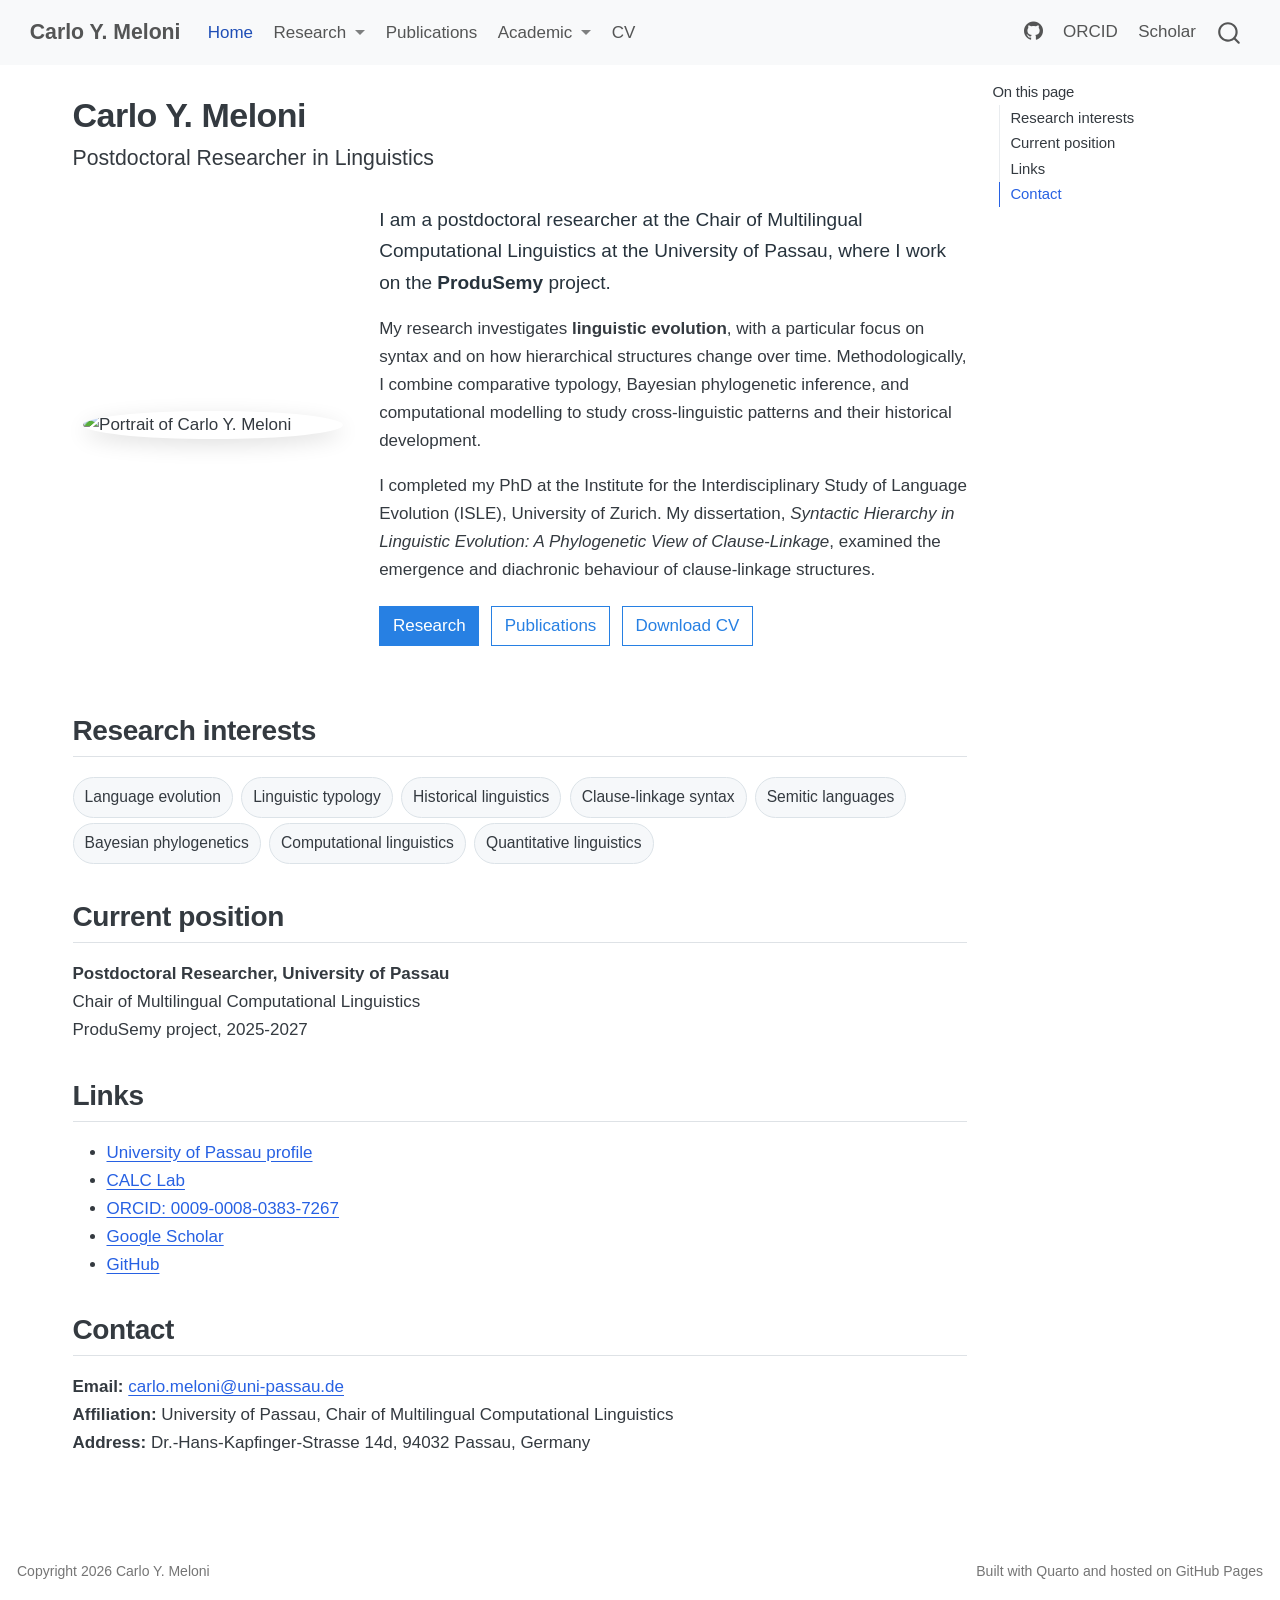
==== docs/index.html @ 382f91ce "Create personal academic website" ====
<!DOCTYPE html>
<html xmlns="http://www.w3.org/1999/xhtml" lang="en" xml:lang="en"><head>

<meta charset="utf-8">
<meta name="generator" content="quarto-1.5.56">

<meta name="viewport" content="width=device-width, initial-scale=1.0, user-scalable=yes">


<title>Carlo Y. Meloni</title>
<style>
code{white-space: pre-wrap;}
span.smallcaps{font-variant: small-caps;}
div.columns{display: flex; gap: min(4vw, 1.5em);}
div.column{flex: auto; overflow-x: auto;}
div.hanging-indent{margin-left: 1.5em; text-indent: -1.5em;}
ul.task-list{list-style: none;}
ul.task-list li input[type="checkbox"] {
  width: 0.8em;
  margin: 0 0.8em 0.2em -1em; /* quarto-specific, see https://github.com/quarto-dev/quarto-cli/issues/4556 */ 
  vertical-align: middle;
}
</style>


<script src="site_libs/quarto-nav/quarto-nav.js"></script>
<script src="site_libs/quarto-nav/headroom.min.js"></script>
<script src="site_libs/clipboard/clipboard.min.js"></script>
<script src="site_libs/quarto-search/autocomplete.umd.js"></script>
<script src="site_libs/quarto-search/fuse.min.js"></script>
<script src="site_libs/quarto-search/quarto-search.js"></script>
<meta name="quarto:offset" content="./">
<script src="site_libs/quarto-html/quarto.js"></script>
<script src="site_libs/quarto-html/popper.min.js"></script>
<script src="site_libs/quarto-html/tippy.umd.min.js"></script>
<script src="site_libs/quarto-html/anchor.min.js"></script>
<link href="site_libs/quarto-html/tippy.css" rel="stylesheet">
<link href="site_libs/quarto-html/quarto-syntax-highlighting.css" rel="stylesheet" id="quarto-text-highlighting-styles">
<script src="site_libs/bootstrap/bootstrap.min.js"></script>
<link href="site_libs/bootstrap/bootstrap-icons.css" rel="stylesheet">
<link href="site_libs/bootstrap/bootstrap.min.css" rel="stylesheet" id="quarto-bootstrap" data-mode="light">
<script id="quarto-search-options" type="application/json">{
  "location": "navbar",
  "copy-button": false,
  "collapse-after": 3,
  "panel-placement": "end",
  "type": "overlay",
  "limit": 50,
  "keyboard-shortcut": [
    "f",
    "/",
    "s"
  ],
  "show-item-context": false,
  "language": {
    "search-no-results-text": "No results",
    "search-matching-documents-text": "matching documents",
    "search-copy-link-title": "Copy link to search",
    "search-hide-matches-text": "Hide additional matches",
    "search-more-match-text": "more match in this document",
    "search-more-matches-text": "more matches in this document",
    "search-clear-button-title": "Clear",
    "search-text-placeholder": "",
    "search-detached-cancel-button-title": "Cancel",
    "search-submit-button-title": "Submit",
    "search-label": "Search"
  }
}</script>
<style>html{ scroll-behavior: smooth; }</style>


<link rel="stylesheet" href="styles.css">
</head>

<body class="nav-fixed">

<div id="quarto-search-results"></div>
  <header id="quarto-header" class="headroom fixed-top">
    <nav class="navbar navbar-expand-lg " data-bs-theme="dark">
      <div class="navbar-container container-fluid">
      <div class="navbar-brand-container mx-auto">
    <a class="navbar-brand" href="./index.html">
    <span class="navbar-title">Carlo Y. Meloni</span>
    </a>
  </div>
            <div id="quarto-search" class="" title="Search"></div>
          <button class="navbar-toggler" type="button" data-bs-toggle="collapse" data-bs-target="#navbarCollapse" aria-controls="navbarCollapse" role="menu" aria-expanded="false" aria-label="Toggle navigation" onclick="if (window.quartoToggleHeadroom) { window.quartoToggleHeadroom(); }">
  <span class="navbar-toggler-icon"></span>
</button>
          <div class="collapse navbar-collapse" id="navbarCollapse">
            <ul class="navbar-nav navbar-nav-scroll me-auto">
  <li class="nav-item">
    <a class="nav-link active" href="./index.html" aria-current="page"> 
<span class="menu-text">Home</span></a>
  </li>  
  <li class="nav-item dropdown ">
    <a class="nav-link dropdown-toggle" href="#" id="nav-menu-research" role="link" data-bs-toggle="dropdown" aria-expanded="false">
 <span class="menu-text">Research</span>
    </a>
    <ul class="dropdown-menu" aria-labelledby="nav-menu-research">    
        <li>
    <a class="dropdown-item" href="./research.html">
 <span class="dropdown-text">Research interests</span></a>
  </li>  
        <li>
    <a class="dropdown-item" href="./projects.html">
 <span class="dropdown-text">Projects</span></a>
  </li>  
    </ul>
  </li>
  <li class="nav-item">
    <a class="nav-link" href="./publications.html"> 
<span class="menu-text">Publications</span></a>
  </li>  
  <li class="nav-item dropdown ">
    <a class="nav-link dropdown-toggle" href="#" id="nav-menu-academic" role="link" data-bs-toggle="dropdown" aria-expanded="false">
 <span class="menu-text">Academic</span>
    </a>
    <ul class="dropdown-menu" aria-labelledby="nav-menu-academic">    
        <li>
    <a class="dropdown-item" href="./talks.html">
 <span class="dropdown-text">Talks &amp; presentations</span></a>
  </li>  
        <li>
    <a class="dropdown-item" href="./teaching.html">
 <span class="dropdown-text">Teaching &amp; service</span></a>
  </li>  
    </ul>
  </li>
  <li class="nav-item">
    <a class="nav-link" href="./cv.html"> 
<span class="menu-text">CV</span></a>
  </li>  
</ul>
            <ul class="navbar-nav navbar-nav-scroll ms-auto">
  <li class="nav-item compact">
    <a class="nav-link" href="https://github.com/Cymelo92"> <i class="bi bi-github" role="img" aria-label="GitHub">
</i> 
<span class="menu-text"></span></a>
  </li>  
  <li class="nav-item">
    <a class="nav-link" href="https://orcid.org/0009-0008-0383-7267"> 
<span class="menu-text">ORCID</span></a>
  </li>  
  <li class="nav-item">
    <a class="nav-link" href="https://scholar.google.com/citations?user=G9yLO24AAAAJ&amp;hl=en"> 
<span class="menu-text">Scholar</span></a>
  </li>  
</ul>
          </div> <!-- /navcollapse -->
            <div class="quarto-navbar-tools">
</div>
      </div> <!-- /container-fluid -->
    </nav>
</header>
<!-- content -->
<div id="quarto-content" class="quarto-container page-columns page-rows-contents page-layout-full page-navbar">
<!-- sidebar -->
<!-- margin-sidebar -->
    <div id="quarto-margin-sidebar" class="sidebar margin-sidebar">
        <nav id="TOC" role="doc-toc" class="toc-active">
    <h2 id="toc-title">On this page</h2>
   
  <ul>
  <li><a href="#research-interests" id="toc-research-interests" class="nav-link active" data-scroll-target="#research-interests">Research interests</a></li>
  <li><a href="#current-position" id="toc-current-position" class="nav-link" data-scroll-target="#current-position">Current position</a></li>
  <li><a href="#links" id="toc-links" class="nav-link" data-scroll-target="#links">Links</a></li>
  <li><a href="#contact" id="toc-contact" class="nav-link" data-scroll-target="#contact">Contact</a></li>
  </ul>
</nav>
    </div>
<!-- main -->
<main class="content column-page-left" id="quarto-document-content">

<header id="title-block-header" class="quarto-title-block default">
<div class="quarto-title">
<h1 class="title">Carlo Y. Meloni</h1>
<p class="subtitle lead">Postdoctoral Researcher in Linguistics</p>
</div>



<div class="quarto-title-meta column-page-left">

    
  
    
  </div>
  


</header>


<div class="grid hero">
<div class="g-col-12 g-col-md-4">
<p><img src="https://calclab.org/img/carlo-round.jpg" class="profile-photo img-fluid" alt="Portrait of Carlo Y. Meloni"></p>
</div>
<div class="g-col-12 g-col-md-8">
<div class="lead-academic">
<p>I am a postdoctoral researcher at the Chair of Multilingual Computational Linguistics at the University of Passau, where I work on the <strong>ProduSemy</strong> project.</p>
</div>
<p>My research investigates <strong>linguistic evolution</strong>, with a particular focus on syntax and on how hierarchical structures change over time. Methodologically, I combine comparative typology, Bayesian phylogenetic inference, and computational modelling to study cross-linguistic patterns and their historical development.</p>
<p>I completed my PhD at the Institute for the Interdisciplinary Study of Language Evolution (ISLE), University of Zurich. My dissertation, <em>Syntactic Hierarchy in Linguistic Evolution: A Phylogenetic View of Clause-Linkage</em>, examined the emergence and diachronic behaviour of clause-linkage structures.</p>
<div class="quick-links">
<p><a href="./research.html" class="btn btn-primary">Research</a> <a href="./publications.html" class="btn btn-outline-primary">Publications</a> <a href="files/Carlo_Meloni_CV.pdf" class="btn btn-outline-primary">Download CV</a></p>
</div>
</div>
</div>
<section id="research-interests" class="level2">
<h2 class="anchored" data-anchor-id="research-interests">Research interests</h2>
<div class="research-tags">
<p><span>Language evolution</span> <span>Linguistic typology</span> <span>Historical linguistics</span> <span>Clause-linkage syntax</span> <span>Semitic languages</span> <span>Bayesian phylogenetics</span> <span>Computational linguistics</span> <span>Quantitative linguistics</span></p>
</div>
</section>
<section id="current-position" class="level2">
<h2 class="anchored" data-anchor-id="current-position">Current position</h2>
<p><strong>Postdoctoral Researcher, University of Passau</strong><br>
Chair of Multilingual Computational Linguistics<br>
ProduSemy project, 2025-2027</p>
</section>
<section id="links" class="level2">
<h2 class="anchored" data-anchor-id="links">Links</h2>
<ul>
<li><a href="https://www.geku.uni-passau.de/mcl/team/carlo-meloni">University of Passau profile</a></li>
<li><a href="https://calclab.org">CALC Lab</a></li>
<li><a href="https://orcid.org/0009-0008-0383-7267">ORCID: 0009-0008-0383-7267</a></li>
<li><a href="https://scholar.google.com/citations?user=G9yLO24AAAAJ&amp;hl=en">Google Scholar</a></li>
<li><a href="https://github.com/Cymelo92">GitHub</a></li>
</ul>
</section>
<section id="contact" class="level2">
<h2 class="anchored" data-anchor-id="contact">Contact</h2>
<p><strong>Email:</strong> <a href="mailto:carlo.meloni@uni-passau.de">carlo.meloni@uni-passau.de</a><br>
<strong>Affiliation:</strong> University of Passau, Chair of Multilingual Computational Linguistics<br>
<strong>Address:</strong> Dr.-Hans-Kapfinger-Strasse 14d, 94032 Passau, Germany</p>


</section>

</main> <!-- /main -->
<script id="quarto-html-after-body" type="application/javascript">
window.document.addEventListener("DOMContentLoaded", function (event) {
  const toggleBodyColorMode = (bsSheetEl) => {
    const mode = bsSheetEl.getAttribute("data-mode");
    const bodyEl = window.document.querySelector("body");
    if (mode === "dark") {
      bodyEl.classList.add("quarto-dark");
      bodyEl.classList.remove("quarto-light");
    } else {
      bodyEl.classList.add("quarto-light");
      bodyEl.classList.remove("quarto-dark");
    }
  }
  const toggleBodyColorPrimary = () => {
    const bsSheetEl = window.document.querySelector("link#quarto-bootstrap");
    if (bsSheetEl) {
      toggleBodyColorMode(bsSheetEl);
    }
  }
  toggleBodyColorPrimary();  
  const icon = "";
  const anchorJS = new window.AnchorJS();
  anchorJS.options = {
    placement: 'right',
    icon: icon
  };
  anchorJS.add('.anchored');
  const isCodeAnnotation = (el) => {
    for (const clz of el.classList) {
      if (clz.startsWith('code-annotation-')) {                     
        return true;
      }
    }
    return false;
  }
  const onCopySuccess = function(e) {
    // button target
    const button = e.trigger;
    // don't keep focus
    button.blur();
    // flash "checked"
    button.classList.add('code-copy-button-checked');
    var currentTitle = button.getAttribute("title");
    button.setAttribute("title", "Copied!");
    let tooltip;
    if (window.bootstrap) {
      button.setAttribute("data-bs-toggle", "tooltip");
      button.setAttribute("data-bs-placement", "left");
      button.setAttribute("data-bs-title", "Copied!");
      tooltip = new bootstrap.Tooltip(button, 
        { trigger: "manual", 
          customClass: "code-copy-button-tooltip",
          offset: [0, -8]});
      tooltip.show();    
    }
    setTimeout(function() {
      if (tooltip) {
        tooltip.hide();
        button.removeAttribute("data-bs-title");
        button.removeAttribute("data-bs-toggle");
        button.removeAttribute("data-bs-placement");
      }
      button.setAttribute("title", currentTitle);
      button.classList.remove('code-copy-button-checked');
    }, 1000);
    // clear code selection
    e.clearSelection();
  }
  const getTextToCopy = function(trigger) {
      const codeEl = trigger.previousElementSibling.cloneNode(true);
      for (const childEl of codeEl.children) {
        if (isCodeAnnotation(childEl)) {
          childEl.remove();
        }
      }
      return codeEl.innerText;
  }
  const clipboard = new window.ClipboardJS('.code-copy-button:not([data-in-quarto-modal])', {
    text: getTextToCopy
  });
  clipboard.on('success', onCopySuccess);
  if (window.document.getElementById('quarto-embedded-source-code-modal')) {
    // For code content inside modals, clipBoardJS needs to be initialized with a container option
    // TODO: Check when it could be a function (https://github.com/zenorocha/clipboard.js/issues/860)
    const clipboardModal = new window.ClipboardJS('.code-copy-button[data-in-quarto-modal]', {
      text: getTextToCopy,
      container: window.document.getElementById('quarto-embedded-source-code-modal')
    });
    clipboardModal.on('success', onCopySuccess);
  }
    var localhostRegex = new RegExp(/^(?:http|https):\/\/localhost\:?[0-9]*\//);
    var mailtoRegex = new RegExp(/^mailto:/);
      var filterRegex = new RegExp("https:\/\/cymelo92\.github\.io");
    var isInternal = (href) => {
        return filterRegex.test(href) || localhostRegex.test(href) || mailtoRegex.test(href);
    }
    // Inspect non-navigation links and adorn them if external
 	var links = window.document.querySelectorAll('a[href]:not(.nav-link):not(.navbar-brand):not(.toc-action):not(.sidebar-link):not(.sidebar-item-toggle):not(.pagination-link):not(.no-external):not([aria-hidden]):not(.dropdown-item):not(.quarto-navigation-tool):not(.about-link)');
    for (var i=0; i<links.length; i++) {
      const link = links[i];
      if (!isInternal(link.href)) {
        // undo the damage that might have been done by quarto-nav.js in the case of
        // links that we want to consider external
        if (link.dataset.originalHref !== undefined) {
          link.href = link.dataset.originalHref;
        }
          // target, if specified
          link.setAttribute("target", "_blank");
          if (link.getAttribute("rel") === null) {
            link.setAttribute("rel", "noopener");
          }
      }
    }
  function tippyHover(el, contentFn, onTriggerFn, onUntriggerFn) {
    const config = {
      allowHTML: true,
      maxWidth: 500,
      delay: 100,
      arrow: false,
      appendTo: function(el) {
          return el.parentElement;
      },
      interactive: true,
      interactiveBorder: 10,
      theme: 'quarto',
      placement: 'bottom-start',
    };
    if (contentFn) {
      config.content = contentFn;
    }
    if (onTriggerFn) {
      config.onTrigger = onTriggerFn;
    }
    if (onUntriggerFn) {
      config.onUntrigger = onUntriggerFn;
    }
    window.tippy(el, config); 
  }
  const noterefs = window.document.querySelectorAll('a[role="doc-noteref"]');
  for (var i=0; i<noterefs.length; i++) {
    const ref = noterefs[i];
    tippyHover(ref, function() {
      // use id or data attribute instead here
      let href = ref.getAttribute('data-footnote-href') || ref.getAttribute('href');
      try { href = new URL(href).hash; } catch {}
      const id = href.replace(/^#\/?/, "");
      const note = window.document.getElementById(id);
      if (note) {
        return note.innerHTML;
      } else {
        return "";
      }
    });
  }
  const xrefs = window.document.querySelectorAll('a.quarto-xref');
  const processXRef = (id, note) => {
    // Strip column container classes
    const stripColumnClz = (el) => {
      el.classList.remove("page-full", "page-columns");
      if (el.children) {
        for (const child of el.children) {
          stripColumnClz(child);
        }
      }
    }
    stripColumnClz(note)
    if (id === null || id.startsWith('sec-')) {
      // Special case sections, only their first couple elements
      const container = document.createElement("div");
      if (note.children && note.children.length > 2) {
        container.appendChild(note.children[0].cloneNode(true));
        for (let i = 1; i < note.children.length; i++) {
          const child = note.children[i];
          if (child.tagName === "P" && child.innerText === "") {
            continue;
          } else {
            container.appendChild(child.cloneNode(true));
            break;
          }
        }
        if (window.Quarto?.typesetMath) {
          window.Quarto.typesetMath(container);
        }
        return container.innerHTML
      } else {
        if (window.Quarto?.typesetMath) {
          window.Quarto.typesetMath(note);
        }
        return note.innerHTML;
      }
    } else {
      // Remove any anchor links if they are present
      const anchorLink = note.querySelector('a.anchorjs-link');
      if (anchorLink) {
        anchorLink.remove();
      }
      if (window.Quarto?.typesetMath) {
        window.Quarto.typesetMath(note);
      }
      // TODO in 1.5, we should make sure this works without a callout special case
      if (note.classList.contains("callout")) {
        return note.outerHTML;
      } else {
        return note.innerHTML;
      }
    }
  }
  for (var i=0; i<xrefs.length; i++) {
    const xref = xrefs[i];
    tippyHover(xref, undefined, function(instance) {
      instance.disable();
      let url = xref.getAttribute('href');
      let hash = undefined; 
      if (url.startsWith('#')) {
        hash = url;
      } else {
        try { hash = new URL(url).hash; } catch {}
      }
      if (hash) {
        const id = hash.replace(/^#\/?/, "");
        const note = window.document.getElementById(id);
        if (note !== null) {
          try {
            const html = processXRef(id, note.cloneNode(true));
            instance.setContent(html);
          } finally {
            instance.enable();
            instance.show();
          }
        } else {
          // See if we can fetch this
          fetch(url.split('#')[0])
          .then(res => res.text())
          .then(html => {
            const parser = new DOMParser();
            const htmlDoc = parser.parseFromString(html, "text/html");
            const note = htmlDoc.getElementById(id);
            if (note !== null) {
              const html = processXRef(id, note);
              instance.setContent(html);
            } 
          }).finally(() => {
            instance.enable();
            instance.show();
          });
        }
      } else {
        // See if we can fetch a full url (with no hash to target)
        // This is a special case and we should probably do some content thinning / targeting
        fetch(url)
        .then(res => res.text())
        .then(html => {
          const parser = new DOMParser();
          const htmlDoc = parser.parseFromString(html, "text/html");
          const note = htmlDoc.querySelector('main.content');
          if (note !== null) {
            // This should only happen for chapter cross references
            // (since there is no id in the URL)
            // remove the first header
            if (note.children.length > 0 && note.children[0].tagName === "HEADER") {
              note.children[0].remove();
            }
            const html = processXRef(null, note);
            instance.setContent(html);
          } 
        }).finally(() => {
          instance.enable();
          instance.show();
        });
      }
    }, function(instance) {
    });
  }
      let selectedAnnoteEl;
      const selectorForAnnotation = ( cell, annotation) => {
        let cellAttr = 'data-code-cell="' + cell + '"';
        let lineAttr = 'data-code-annotation="' +  annotation + '"';
        const selector = 'span[' + cellAttr + '][' + lineAttr + ']';
        return selector;
      }
      const selectCodeLines = (annoteEl) => {
        const doc = window.document;
        const targetCell = annoteEl.getAttribute("data-target-cell");
        const targetAnnotation = annoteEl.getAttribute("data-target-annotation");
        const annoteSpan = window.document.querySelector(selectorForAnnotation(targetCell, targetAnnotation));
        const lines = annoteSpan.getAttribute("data-code-lines").split(",");
        const lineIds = lines.map((line) => {
          return targetCell + "-" + line;
        })
        let top = null;
        let height = null;
        let parent = null;
        if (lineIds.length > 0) {
            //compute the position of the single el (top and bottom and make a div)
            const el = window.document.getElementById(lineIds[0]);
            top = el.offsetTop;
            height = el.offsetHeight;
            parent = el.parentElement.parentElement;
          if (lineIds.length > 1) {
            const lastEl = window.document.getElementById(lineIds[lineIds.length - 1]);
            const bottom = lastEl.offsetTop + lastEl.offsetHeight;
            height = bottom - top;
          }
          if (top !== null && height !== null && parent !== null) {
            // cook up a div (if necessary) and position it 
            let div = window.document.getElementById("code-annotation-line-highlight");
            if (div === null) {
              div = window.document.createElement("div");
              div.setAttribute("id", "code-annotation-line-highlight");
              div.style.position = 'absolute';
              parent.appendChild(div);
            }
            div.style.top = top - 2 + "px";
            div.style.height = height + 4 + "px";
            div.style.left = 0;
            let gutterDiv = window.document.getElementById("code-annotation-line-highlight-gutter");
            if (gutterDiv === null) {
              gutterDiv = window.document.createElement("div");
              gutterDiv.setAttribute("id", "code-annotation-line-highlight-gutter");
              gutterDiv.style.position = 'absolute';
              const codeCell = window.document.getElementById(targetCell);
              const gutter = codeCell.querySelector('.code-annotation-gutter');
              gutter.appendChild(gutterDiv);
            }
            gutterDiv.style.top = top - 2 + "px";
            gutterDiv.style.height = height + 4 + "px";
          }
          selectedAnnoteEl = annoteEl;
        }
      };
      const unselectCodeLines = () => {
        const elementsIds = ["code-annotation-line-highlight", "code-annotation-line-highlight-gutter"];
        elementsIds.forEach((elId) => {
          const div = window.document.getElementById(elId);
          if (div) {
            div.remove();
          }
        });
        selectedAnnoteEl = undefined;
      };
        // Handle positioning of the toggle
    window.addEventListener(
      "resize",
      throttle(() => {
        elRect = undefined;
        if (selectedAnnoteEl) {
          selectCodeLines(selectedAnnoteEl);
        }
      }, 10)
    );
    function throttle(fn, ms) {
    let throttle = false;
    let timer;
      return (...args) => {
        if(!throttle) { // first call gets through
            fn.apply(this, args);
            throttle = true;
        } else { // all the others get throttled
            if(timer) clearTimeout(timer); // cancel #2
            timer = setTimeout(() => {
              fn.apply(this, args);
              timer = throttle = false;
            }, ms);
        }
      };
    }
      // Attach click handler to the DT
      const annoteDls = window.document.querySelectorAll('dt[data-target-cell]');
      for (const annoteDlNode of annoteDls) {
        annoteDlNode.addEventListener('click', (event) => {
          const clickedEl = event.target;
          if (clickedEl !== selectedAnnoteEl) {
            unselectCodeLines();
            const activeEl = window.document.querySelector('dt[data-target-cell].code-annotation-active');
            if (activeEl) {
              activeEl.classList.remove('code-annotation-active');
            }
            selectCodeLines(clickedEl);
            clickedEl.classList.add('code-annotation-active');
          } else {
            // Unselect the line
            unselectCodeLines();
            clickedEl.classList.remove('code-annotation-active');
          }
        });
      }
  const findCites = (el) => {
    const parentEl = el.parentElement;
    if (parentEl) {
      const cites = parentEl.dataset.cites;
      if (cites) {
        return {
          el,
          cites: cites.split(' ')
        };
      } else {
        return findCites(el.parentElement)
      }
    } else {
      return undefined;
    }
  };
  var bibliorefs = window.document.querySelectorAll('a[role="doc-biblioref"]');
  for (var i=0; i<bibliorefs.length; i++) {
    const ref = bibliorefs[i];
    const citeInfo = findCites(ref);
    if (citeInfo) {
      tippyHover(citeInfo.el, function() {
        var popup = window.document.createElement('div');
        citeInfo.cites.forEach(function(cite) {
          var citeDiv = window.document.createElement('div');
          citeDiv.classList.add('hanging-indent');
          citeDiv.classList.add('csl-entry');
          var biblioDiv = window.document.getElementById('ref-' + cite);
          if (biblioDiv) {
            citeDiv.innerHTML = biblioDiv.innerHTML;
          }
          popup.appendChild(citeDiv);
        });
        return popup.innerHTML;
      });
    }
  }
});
</script>
</div> <!-- /content -->
<footer class="footer">
  <div class="nav-footer">
    <div class="nav-footer-left">
<p>Copyright 2026 Carlo Y. Meloni</p>
</div>   
    <div class="nav-footer-center">
      &nbsp;
    </div>
    <div class="nav-footer-right">
<p>Built with Quarto and hosted on GitHub Pages</p>
</div>
  </div>
</footer>




<script src="site_libs/quarto-html/zenscroll-min.js"></script>
</body></html>
---- docs/site_libs/quarto-html/tippy.css ----
.tippy-box[data-animation=fade][data-state=hidden]{opacity:0}[data-tippy-root]{max-width:calc(100vw - 10px)}.tippy-box{position:relative;background-color:#333;color:#fff;border-radius:4px;font-size:14px;line-height:1.4;white-space:normal;outline:0;transition-property:transform,visibility,opacity}.tippy-box[data-placement^=top]>.tippy-arrow{bottom:0}.tippy-box[data-placement^=top]>.tippy-arrow:before{bottom:-7px;left:0;border-width:8px 8px 0;border-top-color:initial;transform-origin:center top}.tippy-box[data-placement^=bottom]>.tippy-arrow{top:0}.tippy-box[data-placement^=bottom]>.tippy-arrow:before{top:-7px;left:0;border-width:0 8px 8px;border-bottom-color:initial;transform-origin:center bottom}.tippy-box[data-placement^=left]>.tippy-arrow{right:0}.tippy-box[data-placement^=left]>.tippy-arrow:before{border-width:8px 0 8px 8px;border-left-color:initial;right:-7px;transform-origin:center left}.tippy-box[data-placement^=right]>.tippy-arrow{left:0}.tippy-box[data-placement^=right]>.tippy-arrow:before{left:-7px;border-width:8px 8px 8px 0;border-right-color:initial;transform-origin:center right}.tippy-box[data-inertia][data-state=visible]{transition-timing-function:cubic-bezier(.54,1.5,.38,1.11)}.tippy-arrow{width:16px;height:16px;color:#333}.tippy-arrow:before{content:"";position:absolute;border-color:transparent;border-style:solid}.tippy-content{position:relative;padding:5px 9px;z-index:1}
---- docs/site_libs/quarto-html/quarto-syntax-highlighting.css ----
/* quarto syntax highlight colors */
:root {
  --quarto-hl-ot-color: #003B4F;
  --quarto-hl-at-color: #657422;
  --quarto-hl-ss-color: #20794D;
  --quarto-hl-an-color: #5E5E5E;
  --quarto-hl-fu-color: #4758AB;
  --quarto-hl-st-color: #20794D;
  --quarto-hl-cf-color: #003B4F;
  --quarto-hl-op-color: #5E5E5E;
  --quarto-hl-er-color: #AD0000;
  --quarto-hl-bn-color: #AD0000;
  --quarto-hl-al-color: #AD0000;
  --quarto-hl-va-color: #111111;
  --quarto-hl-bu-color: inherit;
  --quarto-hl-ex-color: inherit;
  --quarto-hl-pp-color: #AD0000;
  --quarto-hl-in-color: #5E5E5E;
  --quarto-hl-vs-color: #20794D;
  --quarto-hl-wa-color: #5E5E5E;
  --quarto-hl-do-color: #5E5E5E;
  --quarto-hl-im-color: #00769E;
  --quarto-hl-ch-color: #20794D;
  --quarto-hl-dt-color: #AD0000;
  --quarto-hl-fl-color: #AD0000;
  --quarto-hl-co-color: #5E5E5E;
  --quarto-hl-cv-color: #5E5E5E;
  --quarto-hl-cn-color: #8f5902;
  --quarto-hl-sc-color: #5E5E5E;
  --quarto-hl-dv-color: #AD0000;
  --quarto-hl-kw-color: #003B4F;
}

/* other quarto variables */
:root {
  --quarto-font-monospace: SFMono-Regular, Menlo, Monaco, Consolas, "Liberation Mono", "Courier New", monospace;
}

pre > code.sourceCode > span {
  color: #003B4F;
}

code span {
  color: #003B4F;
}

code.sourceCode > span {
  color: #003B4F;
}

div.sourceCode,
div.sourceCode pre.sourceCode {
  color: #003B4F;
}

code span.ot {
  color: #003B4F;
  font-style: inherit;
}

code span.at {
  color: #657422;
  font-style: inherit;
}

code span.ss {
  color: #20794D;
  font-style: inherit;
}

code span.an {
  color: #5E5E5E;
  font-style: inherit;
}

code span.fu {
  color: #4758AB;
  font-style: inherit;
}

code span.st {
  color: #20794D;
  font-style: inherit;
}

code span.cf {
  color: #003B4F;
  font-weight: bold;
  font-style: inherit;
}

code span.op {
  color: #5E5E5E;
  font-style: inherit;
}

code span.er {
  color: #AD0000;
  font-style: inherit;
}

code span.bn {
  color: #AD0000;
  font-style: inherit;
}

code span.al {
  color: #AD0000;
  font-style: inherit;
}

code span.va {
  color: #111111;
  font-style: inherit;
}

code span.bu {
  font-style: inherit;
}

code span.ex {
  font-style: inherit;
}

code span.pp {
  color: #AD0000;
  font-style: inherit;
}

code span.in {
  color: #5E5E5E;
  font-style: inherit;
}

code span.vs {
  color: #20794D;
  font-style: inherit;
}

code span.wa {
  color: #5E5E5E;
  font-style: italic;
}

code span.do {
  color: #5E5E5E;
  font-style: italic;
}

code span.im {
  color: #00769E;
  font-style: inherit;
}

code span.ch {
  color: #20794D;
  font-style: inherit;
}

code span.dt {
  color: #AD0000;
  font-style: inherit;
}

code span.fl {
  color: #AD0000;
  font-style: inherit;
}

code span.co {
  color: #5E5E5E;
  font-style: inherit;
}

code span.cv {
  color: #5E5E5E;
  font-style: italic;
}

code span.cn {
  color: #8f5902;
  font-style: inherit;
}

code span.sc {
  color: #5E5E5E;
  font-style: inherit;
}

code span.dv {
  color: #AD0000;
  font-style: inherit;
}

code span.kw {
  color: #003B4F;
  font-weight: bold;
  font-style: inherit;
}

.prevent-inlining {
  content: "</";
}

/*# sourceMappingURL=debc5d5d77c3f9108843748ff7464032.css.map */
---- docs/styles.css ----
:root {
  --academic-accent: #2f5d7c;
  --academic-accent-dark: #223f55;
  --academic-muted: #65727d;
  --academic-border: #dce3e8;
  --academic-soft: #f6f8fa;
}

body {
  font-family: -apple-system, BlinkMacSystemFont, "Segoe UI", Roboto, Helvetica, Arial, sans-serif;
  line-height: 1.65;
}

h1, h2, h3 {
  letter-spacing: -0.015em;
}

h1 {
  font-weight: 650;
}

h2 {
  margin-top: 2rem;
}

a {
  text-underline-offset: 0.15em;
}

.navbar-brand {
  font-weight: 650;
}

.hero {
  margin-top: 1rem;
  margin-bottom: 2.5rem;
  align-items: center;
}

.profile-photo {
  display: block;
  width: min(260px, 80vw);
  margin: 0 auto 1.5rem auto;
  border-radius: 50%;
  box-shadow: 0 0.35rem 1.25rem rgba(0, 0, 0, 0.12);
}

.lead-academic {
  font-size: 1.12rem;
  color: #27333d;
}

.research-tags {
  line-height: 2.1;
}

.research-tags span {
  display: inline-block;
  padding: 0.18rem 0.65rem;
  margin: 0.15rem 0.2rem 0.15rem 0;
  border: 1px solid var(--academic-border);
  border-radius: 999px;
  background: var(--academic-soft);
  font-size: 0.92rem;
}

.quick-links {
  margin-top: 1.25rem;
}

.quick-links .btn {
  margin-right: 0.4rem;
  margin-bottom: 0.5rem;
}

.pub-entry,
.talk-entry,
.project-entry {
  margin-bottom: 1.3rem;
}

.pub-title,
.project-title {
  font-weight: 650;
}

.pub-meta,
.muted {
  color: var(--academic-muted);
}

.year-heading {
  border-bottom: 1px solid var(--academic-border);
  padding-bottom: 0.3rem;
  margin-top: 2.25rem;
}

.cv-card {
  padding: 1.25rem 1.4rem;
  border: 1px solid var(--academic-border);
  border-radius: 0.5rem;
  background: var(--academic-soft);
  margin-bottom: 1.5rem;
}

.small-note {
  color: var(--academic-muted);
  font-size: 0.92rem;
}

@media (max-width: 767px) {
  .hero {
    text-align: left;
  }

  .profile-photo {
    width: 210px;
  }
}
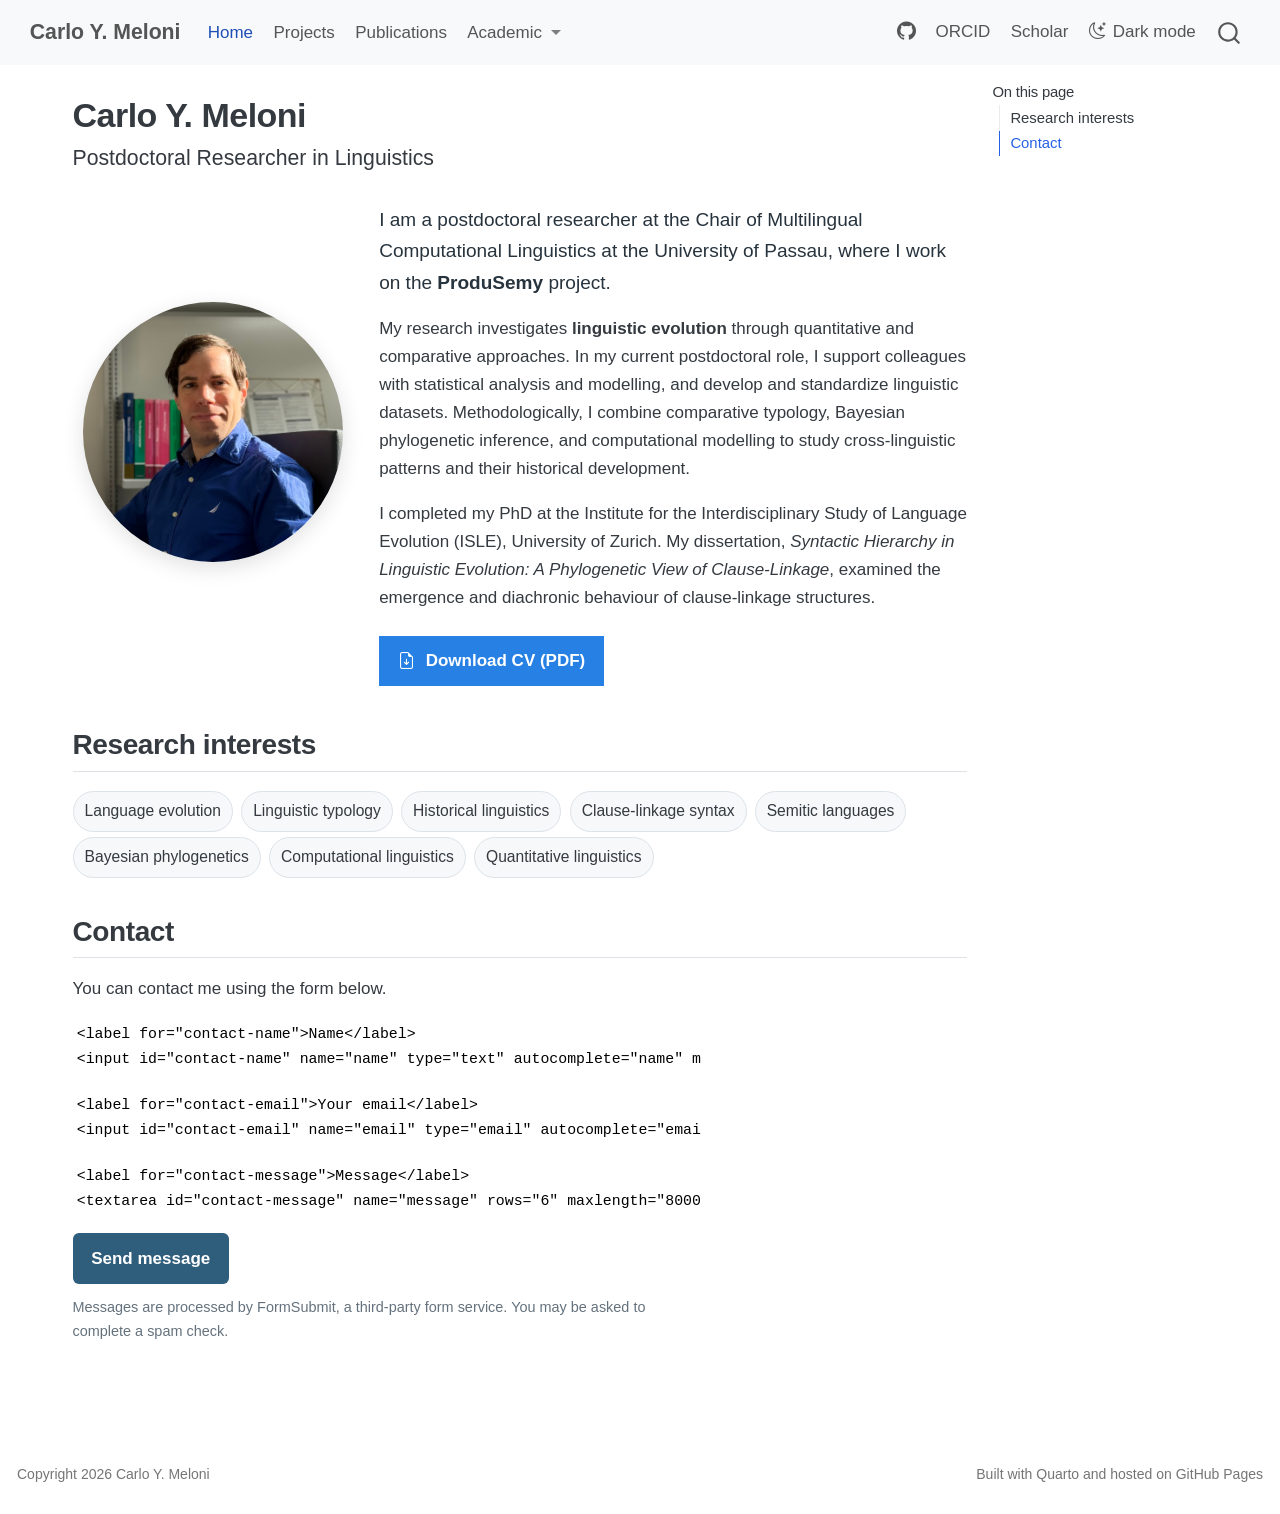
==== commit 643e4cac: "Launch updated academic website" ====
--- a/docs/index.html
+++ b/docs/index.html
@@ -67,6 +67,92 @@
   }
 }</script>
 <style>html{ scroll-behavior: smooth; }</style>
+<!-- Apply the visitor's preferred color scheme before the page paints. -->
+<script>
+(function () {
+  var choice = null;
+  try { choice = window.localStorage.getItem('cymelo92-theme'); } catch (_) {}
+  if (choice !== 'dark' && choice !== 'light') {
+    choice = window.matchMedia && window.matchMedia('(prefers-color-scheme: dark)').matches ? 'dark' : 'light';
+  }
+  document.documentElement.setAttribute('data-bs-theme', choice);
+  document.documentElement.setAttribute('data-academic-theme', choice);
+})();
+</script>
+<script>
+/* Academic site theme switch: accessible, persistent, and independent of Quarto's theme CSS. */
+(function () {
+  'use strict';
+  const STORAGE_KEY = 'cymelo92-theme';
+  const root = document.documentElement;
+
+  function currentTheme() {
+    return root.getAttribute('data-academic-theme') === 'dark' ? 'dark' : 'light';
+  }
+
+  function setTheme(value, persist) {
+    const theme = value === 'dark' ? 'dark' : 'light';
+    root.setAttribute('data-academic-theme', theme);
+    root.setAttribute('data-bs-theme', theme);
+    if (persist) {
+      try { window.localStorage.setItem(STORAGE_KEY, theme); } catch (_) {}
+    }
+    updateButton();
+  }
+
+  let button;
+  function updateButton() {
+    if (!button) return;
+    const dark = currentTheme() === 'dark';
+    const nextTheme = dark ? 'light' : 'dark';
+    button.setAttribute('aria-label', 'Switch to ' + nextTheme + ' mode');
+    button.setAttribute('title', 'Switch to ' + nextTheme + ' mode');
+    button.setAttribute('aria-pressed', String(dark));
+    button.querySelector('.academic-theme-label').textContent = dark ? 'Light mode' : 'Dark mode';
+    button.querySelector('i').className = dark ? 'bi bi-sun' : 'bi bi-moon-stars';
+  }
+
+  function init() {
+    const nav = document.querySelector('#navbarCollapse .navbar-nav.ms-auto');
+    if (!nav || document.getElementById('academic-theme-toggle')) return;
+    const item = document.createElement('li');
+    item.className = 'nav-item academic-theme-item';
+    button = document.createElement('button');
+    button.id = 'academic-theme-toggle';
+    button.type = 'button';
+    button.className = 'nav-link academic-theme-toggle';
+    const icon = document.createElement('i');
+    icon.className = 'bi bi-moon-stars';
+    icon.setAttribute('aria-hidden', 'true');
+    const label = document.createElement('span');
+    label.className = 'academic-theme-label';
+    button.append(icon, document.createTextNode(' '), label);
+    button.addEventListener('click', function () {
+      setTheme(currentTheme() === 'dark' ? 'light' : 'dark', true);
+    });
+    item.append(button);
+    nav.append(item);
+    updateButton();
+  }
+
+  if (document.readyState === 'loading') {
+    document.addEventListener('DOMContentLoaded', init, { once: true });
+  } else {
+    init();
+  }
+
+  // Follow OS changes until the visitor makes an explicit choice.
+  if (window.matchMedia) {
+    const preference = window.matchMedia('(prefers-color-scheme: dark)');
+    const onChange = function (event) {
+      let hasOverride = false;
+      try { hasOverride = ['dark', 'light'].includes(window.localStorage.getItem(STORAGE_KEY)); } catch (_) {}
+      if (!hasOverride) setTheme(event.matches ? 'dark' : 'light', false);
+    };
+    if (preference.addEventListener) preference.addEventListener('change', onChange);
+  }
+})();
+</script>
 
 
 <link rel="stylesheet" href="styles.css">
@@ -93,21 +179,10 @@
     <a class="nav-link active" href="./index.html" aria-current="page"> 
 <span class="menu-text">Home</span></a>
   </li>  
-  <li class="nav-item dropdown ">
-    <a class="nav-link dropdown-toggle" href="#" id="nav-menu-research" role="link" data-bs-toggle="dropdown" aria-expanded="false">
- <span class="menu-text">Research</span>
-    </a>
-    <ul class="dropdown-menu" aria-labelledby="nav-menu-research">    
-        <li>
-    <a class="dropdown-item" href="./research.html">
- <span class="dropdown-text">Research interests</span></a>
+  <li class="nav-item">
+    <a class="nav-link" href="./projects.html"> 
+<span class="menu-text">Projects</span></a>
   </li>  
-        <li>
-    <a class="dropdown-item" href="./projects.html">
- <span class="dropdown-text">Projects</span></a>
-  </li>  
-    </ul>
-  </li>
   <li class="nav-item">
     <a class="nav-link" href="./publications.html"> 
 <span class="menu-text">Publications</span></a>
@@ -127,10 +202,6 @@
   </li>  
     </ul>
   </li>
-  <li class="nav-item">
-    <a class="nav-link" href="./cv.html"> 
-<span class="menu-text">CV</span></a>
-  </li>  
 </ul>
             <ul class="navbar-nav navbar-nav-scroll ms-auto">
   <li class="nav-item compact">
@@ -163,8 +234,6 @@
    
   <ul>
   <li><a href="#research-interests" id="toc-research-interests" class="nav-link active" data-scroll-target="#research-interests">Research interests</a></li>
-  <li><a href="#current-position" id="toc-current-position" class="nav-link" data-scroll-target="#current-position">Current position</a></li>
-  <li><a href="#links" id="toc-links" class="nav-link" data-scroll-target="#links">Links</a></li>
   <li><a href="#contact" id="toc-contact" class="nav-link" data-scroll-target="#contact">Contact</a></li>
   </ul>
 </nav>
@@ -194,17 +263,17 @@
 
 <div class="grid hero">
 <div class="g-col-12 g-col-md-4">
-<p><img src="https://calclab.org/img/carlo-round.jpg" class="profile-photo img-fluid" alt="Portrait of Carlo Y. Meloni"></p>
+<p><img src="docs/images/carlo-round.jpg" class="profile-photo img-fluid" alt="Portrait of Carlo Y. Meloni"></p>
 </div>
 <div class="g-col-12 g-col-md-8">
 <div class="lead-academic">
 <p>I am a postdoctoral researcher at the Chair of Multilingual Computational Linguistics at the University of Passau, where I work on the <strong>ProduSemy</strong> project.</p>
 </div>
-<p>My research investigates <strong>linguistic evolution</strong>, with a particular focus on syntax and on how hierarchical structures change over time. Methodologically, I combine comparative typology, Bayesian phylogenetic inference, and computational modelling to study cross-linguistic patterns and their historical development.</p>
+<p>My research investigates <strong>linguistic evolution</strong> through quantitative and comparative approaches. In my current postdoctoral role, I support colleagues with statistical analysis and modelling, and develop and standardize linguistic datasets. Methodologically, I combine comparative typology, Bayesian phylogenetic inference, and computational modelling to study cross-linguistic patterns and their historical development.</p>
 <p>I completed my PhD at the Institute for the Interdisciplinary Study of Language Evolution (ISLE), University of Zurich. My dissertation, <em>Syntactic Hierarchy in Linguistic Evolution: A Phylogenetic View of Clause-Linkage</em>, examined the emergence and diachronic behaviour of clause-linkage structures.</p>
-<div class="quick-links">
-<p><a href="./research.html" class="btn btn-primary">Research</a> <a href="./publications.html" class="btn btn-outline-primary">Publications</a> <a href="files/Carlo_Meloni_CV.pdf" class="btn btn-outline-primary">Download CV</a></p>
-</div>
+<p class="hero-actions">
+<a class="btn btn-primary cv-download" href="files/Carlo_Meloni_CV.pdf" download="Carlo_Meloni_CV.pdf" type="application/pdf" aria-label="Download academic CV as PDF"><i class="bi bi-file-earmark-arrow-down" aria-hidden="true"></i> Download CV (PDF)</a>
+</p>
 </div>
 </div>
 <section id="research-interests" class="level2">
@@ -213,27 +282,30 @@
 <p><span>Language evolution</span> <span>Linguistic typology</span> <span>Historical linguistics</span> <span>Clause-linkage syntax</span> <span>Semitic languages</span> <span>Bayesian phylogenetics</span> <span>Computational linguistics</span> <span>Quantitative linguistics</span></p>
 </div>
 </section>
-<section id="current-position" class="level2">
-<h2 class="anchored" data-anchor-id="current-position">Current position</h2>
-<p><strong>Postdoctoral Researcher, University of Passau</strong><br>
-Chair of Multilingual Computational Linguistics<br>
-ProduSemy project, 2025-2027</p>
-</section>
-<section id="links" class="level2">
-<h2 class="anchored" data-anchor-id="links">Links</h2>
-<ul>
-<li><a href="https://www.geku.uni-passau.de/mcl/team/carlo-meloni">University of Passau profile</a></li>
-<li><a href="https://calclab.org">CALC Lab</a></li>
-<li><a href="https://orcid.org/0009-0008-0383-7267">ORCID: 0009-0008-0383-7267</a></li>
-<li><a href="https://scholar.google.com/citations?user=G9yLO24AAAAJ&amp;hl=en">Google Scholar</a></li>
-<li><a href="https://github.com/Cymelo92">GitHub</a></li>
-</ul>
-</section>
 <section id="contact" class="level2">
 <h2 class="anchored" data-anchor-id="contact">Contact</h2>
-<p><strong>Email:</strong> <a href="mailto:carlo.meloni@uni-passau.de">carlo.meloni@uni-passau.de</a><br>
-<strong>Affiliation:</strong> University of Passau, Chair of Multilingual Computational Linguistics<br>
-<strong>Address:</strong> Dr.-Hans-Kapfinger-Strasse 14d, 94032 Passau, Germany</p>
+<p>You can contact me using the form below.</p>
+<form class="contact-form" action="https://formsubmit.co/carlo.meloni@uni-passau.de" method="POST" accept-charset="UTF-8">
+<input type="hidden" name="_subject" value="New message from personal website"> <input type="hidden" name="_template" value="table"> <input type="text" name="_honey" class="contact-honeypot" tabindex="-1" autocomplete="off" aria-hidden="true">
+<div class="contact-field">
+<pre><code>&lt;label for="contact-name"&gt;Name&lt;/label&gt;
+&lt;input id="contact-name" name="name" type="text" autocomplete="name" maxlength="120" required&gt;</code></pre>
+</div>
+<div class="contact-field">
+<pre><code>&lt;label for="contact-email"&gt;Your email&lt;/label&gt;
+&lt;input id="contact-email" name="email" type="email" autocomplete="email" maxlength="254" required&gt;</code></pre>
+</div>
+<div class="contact-field">
+<pre><code>&lt;label for="contact-message"&gt;Message&lt;/label&gt;
+&lt;textarea id="contact-message" name="message" rows="6" maxlength="8000" required&gt;&lt;/textarea&gt;</code></pre>
+</div>
+<button class="contact-submit" type="submit">
+Send message
+</button>
+<p class="contact-note">
+Messages are processed by FormSubmit, a third-party form service. You may be asked to complete a spam check.
+</p>
+</form>
 
 
 </section>
--- a/docs/styles.css
+++ b/docs/styles.css
@@ -64,15 +64,6 @@
   font-size: 0.92rem;
 }
 
-.quick-links {
-  margin-top: 1.25rem;
-}
-
-.quick-links .btn {
-  margin-right: 0.4rem;
-  margin-bottom: 0.5rem;
-}
-
 .pub-entry,
 .talk-entry,
 .project-entry {
@@ -117,3 +108,128 @@
     width: 210px;
   }
 }
+
+/* Accessible, responsive contact form */
+.contact-form { max-width: 37rem; margin: 1rem 0 2rem; }
+.contact-field { margin-bottom: 1.05rem; }
+.contact-field label { display: block; font-weight: 600; margin-bottom: .35rem; }
+.contact-field input, .contact-field textarea {
+  display: block; width: 100%; box-sizing: border-box;
+  padding: .65rem .8rem; border: 1px solid #aebac3;
+  border-radius: .35rem; background: #fff; color: #1e2933;
+  font: inherit; line-height: 1.5;
+}
+.contact-field input:focus-visible, .contact-field textarea:focus-visible,
+.contact-submit:focus-visible { outline: 3px solid #79aaca; outline-offset: 2px; }
+.contact-field textarea { resize: vertical; }
+.contact-submit {
+  border: 0; border-radius: .35rem; padding: .67rem 1.1rem;
+  font: inherit; font-weight: 600; color: white;
+  background: var(--academic-accent); cursor: pointer;
+}
+.contact-submit:hover { background: var(--academic-accent-dark); }
+.contact-note { font-size: .85rem; color: var(--academic-muted); margin-top: .7rem; }
+.contact-honeypot { display: none !important; }
+
+/* CV download is placed directly in the Home page's introduction. */
+.hero-actions { margin: 1.4rem 0 0; }
+.cv-download { font-weight: 600; padding: .65rem 1.05rem; }
+.cv-download .bi { margin-right: .35rem; }
+.cv-download:focus-visible, .academic-theme-toggle:focus-visible {
+  outline: 3px solid #79aaca;
+  outline-offset: 3px;
+}
+
+/* Publication identifiers remain readable and clickable on every screen. */
+.pub-links { margin-top: .3rem; overflow-wrap: anywhere; }
+.pub-links a { text-decoration-thickness: 1px; }
+.pub-link-separator { color: var(--academic-muted); padding: 0 .15rem; }
+.pub-doi-pending { color: var(--academic-muted); font-style: italic; font-size: .95rem; }
+
+/* Keyboard-operable color-scheme control in the global navigation. */
+.academic-theme-toggle {
+  font: inherit;
+  cursor: pointer;
+  display: inline-flex;
+  align-items: center;
+  gap: .35rem;
+  width: 100%;
+  text-align: left;
+}
+.academic-theme-toggle .bi { font-size: 1rem; }
+@media (min-width: 992px) {
+  .academic-theme-toggle { white-space: nowrap; }
+}
+
+/* Native Bootstrap variables + academic-specific colors for dark mode. */
+html[data-academic-theme="dark"] {
+  color-scheme: dark;
+  --bs-body-bg: #141c26;
+  --bs-body-color: #e1e9f1;
+  --bs-heading-color: #f2f6fa;
+  --bs-emphasis-color: #ffffff;
+  --bs-link-color-rgb: 143, 196, 244;
+  --bs-link-hover-color-rgb: 189, 221, 250;
+  --bs-secondary-color: #afbecb;
+  --bs-border-color: #34475b;
+  --bs-secondary-bg: #263546;
+  --bs-tertiary-bg: #1d2937;
+  --academic-accent: #598fbd;
+  --academic-accent-dark: #477baa;
+  --academic-muted: #afbecb;
+  --academic-border: #394d61;
+  --academic-soft: #1d2a38;
+}
+html[data-academic-theme="dark"] .lead-academic { color: #d7e6f2; }
+html[data-academic-theme="dark"] #quarto-header,
+html[data-academic-theme="dark"] .navbar {
+  background-color: #192635 !important;
+  border-bottom-color: #36495b;
+}
+html[data-academic-theme="dark"] .navbar {
+  --bs-navbar-color: #dbe7f1;
+  --bs-navbar-hover-color: #fff;
+  --bs-navbar-active-color: #fff;
+  --bs-navbar-brand-color: #f3f7fb;
+  --bs-navbar-brand-hover-color: #fff;
+}
+html[data-academic-theme="dark"] .navbar .nav-link,
+html[data-academic-theme="dark"] .navbar .navbar-brand,
+html[data-academic-theme="dark"] .navbar .dropdown-toggle { color: #dbe7f1; }
+html[data-academic-theme="dark"] .navbar .nav-link:hover,
+html[data-academic-theme="dark"] .navbar .nav-link:focus-visible { color: #fff; }
+html[data-academic-theme="dark"] .navbar .nav-link.active { color: #fff; font-weight: 600; }
+html[data-academic-theme="dark"] .navbar .dropdown-menu {
+  background: #223345;
+  border-color: #34485c;
+}
+html[data-academic-theme="dark"] .navbar .dropdown-item { color: #e1e9f1; }
+html[data-academic-theme="dark"] .navbar .dropdown-item:hover,
+html[data-academic-theme="dark"] .navbar .dropdown-item:focus-visible {
+  color: #fff; background: #324d66;
+}
+html[data-academic-theme="dark"] .contact-field input,
+html[data-academic-theme="dark"] .contact-field textarea {
+  background: #202e3c;
+  color: #e9f1f8;
+  border-color: #597085;
+}
+html[data-academic-theme="dark"] .contact-submit { background: #406d90; }
+html[data-academic-theme="dark"] .contact-submit:hover { background: #5682a5; }
+html[data-academic-theme="dark"] .cv-download { background: #457da9; border-color: #457da9; color: #fff; }
+html[data-academic-theme="dark"] .cv-download:hover { background: #6093ba; border-color: #6093ba; }
+html[data-academic-theme="dark"] .research-tags span,
+html[data-academic-theme="dark"] .cv-card { color: #e3edf5; }
+html[data-academic-theme="dark"] .profile-photo { box-shadow: 0 .35rem 1.4rem rgba(0,0,0,.35); }
+html[data-academic-theme="dark"] #quarto-search-results,
+html[data-academic-theme="dark"] .aa-Panel {
+  color: #e1e9f1;
+  background: #202f3e;
+}
+
+html[data-academic-theme="dark"] footer.footer .nav-footer {
+  background: #192635;
+  color: #b7c8d7;
+  border-top: 1px solid #34495d;
+}
+html[data-academic-theme="dark"] footer.footer .nav-footer a { color: #c9dbe9; }
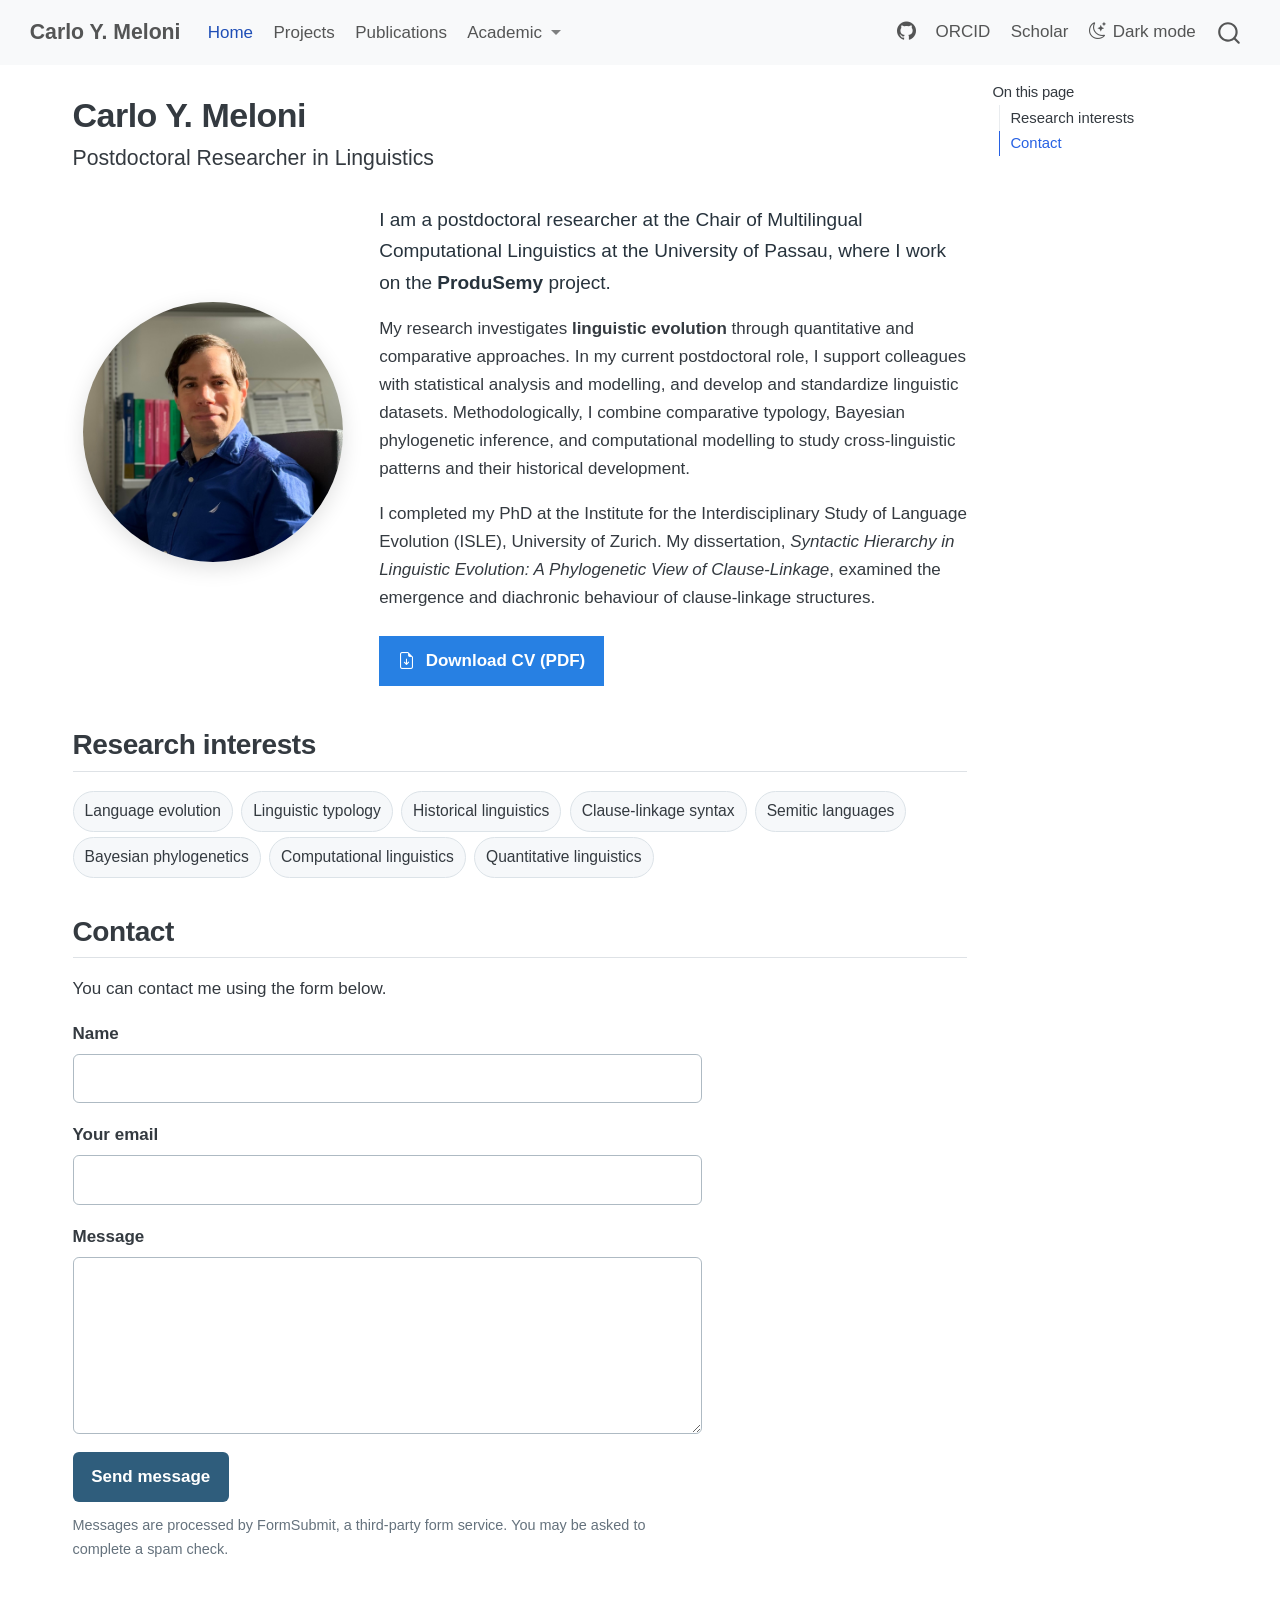
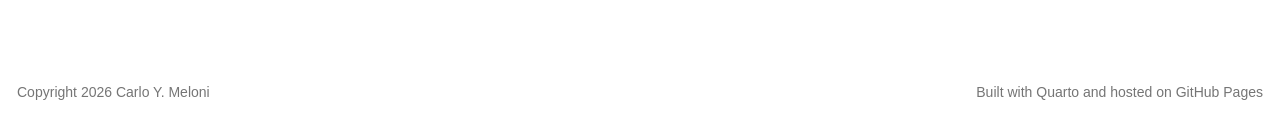
==== commit 6b8d11df: "Replace contact form with email address" ====
--- a/docs/index.html
+++ b/docs/index.html
@@ -286,25 +286,23 @@
 <h2 class="anchored" data-anchor-id="contact">Contact</h2>
 <p>You can contact me using the form below.</p>
 <form class="contact-form" action="https://formsubmit.co/carlo.meloni@uni-passau.de" method="POST" accept-charset="UTF-8">
-<input type="hidden" name="_subject" value="New message from personal website"> <input type="hidden" name="_template" value="table"> <input type="text" name="_honey" class="contact-honeypot" tabindex="-1" autocomplete="off" aria-hidden="true">
-<div class="contact-field">
-<pre><code>&lt;label for="contact-name"&gt;Name&lt;/label&gt;
-&lt;input id="contact-name" name="name" type="text" autocomplete="name" maxlength="120" required&gt;</code></pre>
-</div>
-<div class="contact-field">
-<pre><code>&lt;label for="contact-email"&gt;Your email&lt;/label&gt;
-&lt;input id="contact-email" name="email" type="email" autocomplete="email" maxlength="254" required&gt;</code></pre>
-</div>
-<div class="contact-field">
-<pre><code>&lt;label for="contact-message"&gt;Message&lt;/label&gt;
-&lt;textarea id="contact-message" name="message" rows="6" maxlength="8000" required&gt;&lt;/textarea&gt;</code></pre>
-</div>
-<button class="contact-submit" type="submit">
-Send message
-</button>
-<p class="contact-note">
-Messages are processed by FormSubmit, a third-party form service. You may be asked to complete a spam check.
-</p>
+  <input type="hidden" name="_subject" value="New message from personal website">
+  <input type="hidden" name="_template" value="table">
+  <input type="text" name="_honey" class="contact-honeypot" tabindex="-1" autocomplete="off" aria-hidden="true">
+  <div class="contact-field">
+    <label for="contact-name">Name</label>
+    <input id="contact-name" name="name" type="text" autocomplete="name" maxlength="120" required>
+  </div>
+  <div class="contact-field">
+    <label for="contact-email">Your email</label>
+    <input id="contact-email" name="email" type="email" autocomplete="email" maxlength="254" required>
+  </div>
+  <div class="contact-field">
+    <label for="contact-message">Message</label>
+    <textarea id="contact-message" name="message" rows="6" maxlength="8000" required></textarea>
+  </div>
+  <button class="contact-submit" type="submit">Send message</button>
+  <p class="contact-note">Messages are processed by FormSubmit, a third-party form service. You may be asked to complete a spam check.</p>
 </form>
 
 
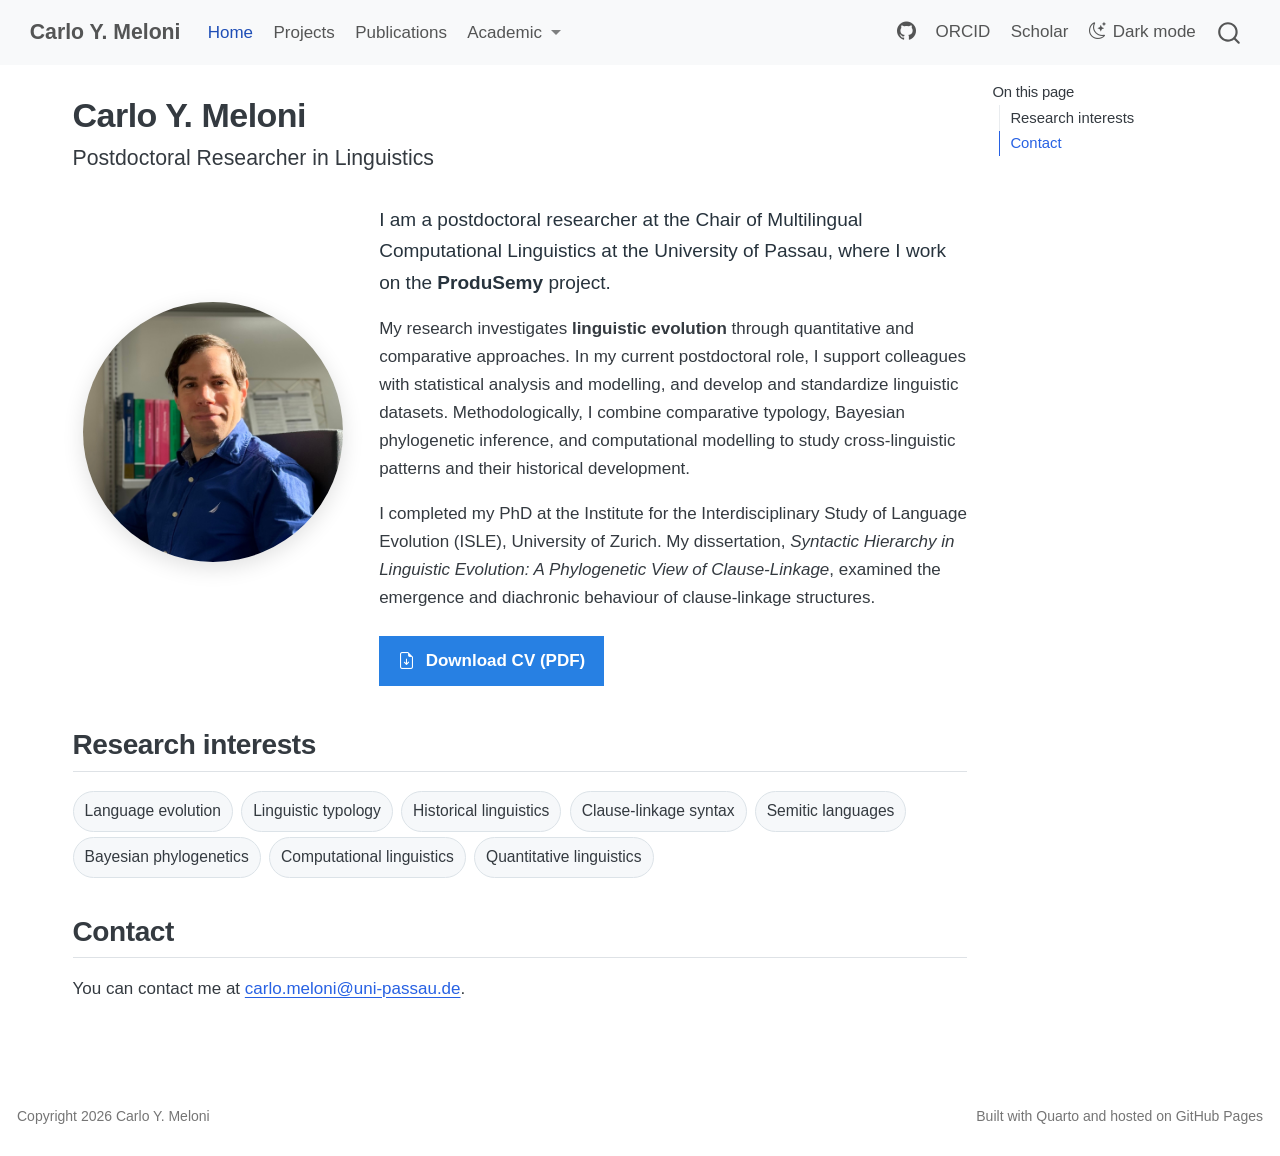
==== commit 3be46733: "Replace contact form with email address" ====
--- a/docs/index.html
+++ b/docs/index.html
@@ -284,28 +284,7 @@
 </section>
 <section id="contact" class="level2">
 <h2 class="anchored" data-anchor-id="contact">Contact</h2>
-<p>You can contact me using the form below.</p>
-<form class="contact-form" action="https://formsubmit.co/carlo.meloni@uni-passau.de" method="POST" accept-charset="UTF-8">
-  <input type="hidden" name="_subject" value="New message from personal website">
-  <input type="hidden" name="_template" value="table">
-  <input type="text" name="_honey" class="contact-honeypot" tabindex="-1" autocomplete="off" aria-hidden="true">
-  <div class="contact-field">
-    <label for="contact-name">Name</label>
-    <input id="contact-name" name="name" type="text" autocomplete="name" maxlength="120" required>
-  </div>
-  <div class="contact-field">
-    <label for="contact-email">Your email</label>
-    <input id="contact-email" name="email" type="email" autocomplete="email" maxlength="254" required>
-  </div>
-  <div class="contact-field">
-    <label for="contact-message">Message</label>
-    <textarea id="contact-message" name="message" rows="6" maxlength="8000" required></textarea>
-  </div>
-  <button class="contact-submit" type="submit">Send message</button>
-  <p class="contact-note">Messages are processed by FormSubmit, a third-party form service. You may be asked to complete a spam check.</p>
-</form>
-
-
+<p>You can contact me at <a href="mailto:carlo.meloni@uni-passau.de">carlo.meloni@uni-passau.de</a>.</p>
 </section>
 
 </main> <!-- /main -->
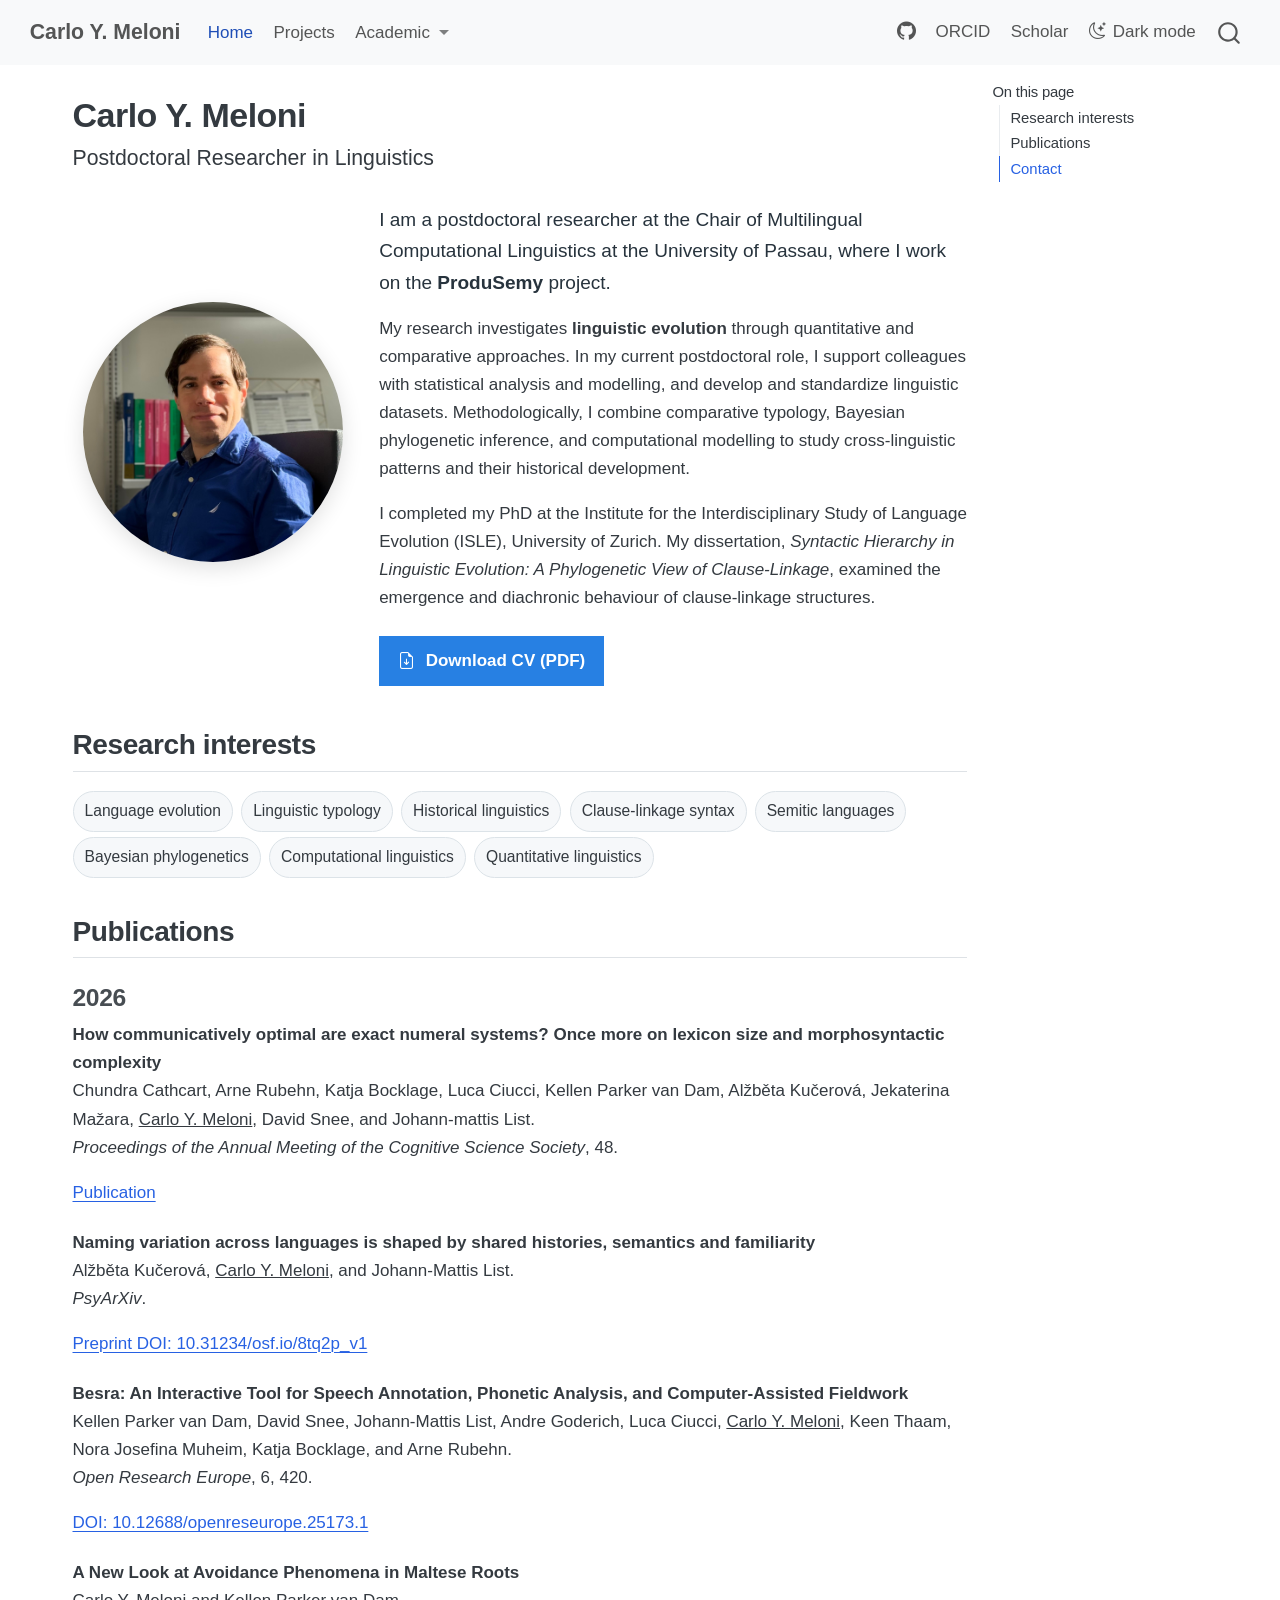
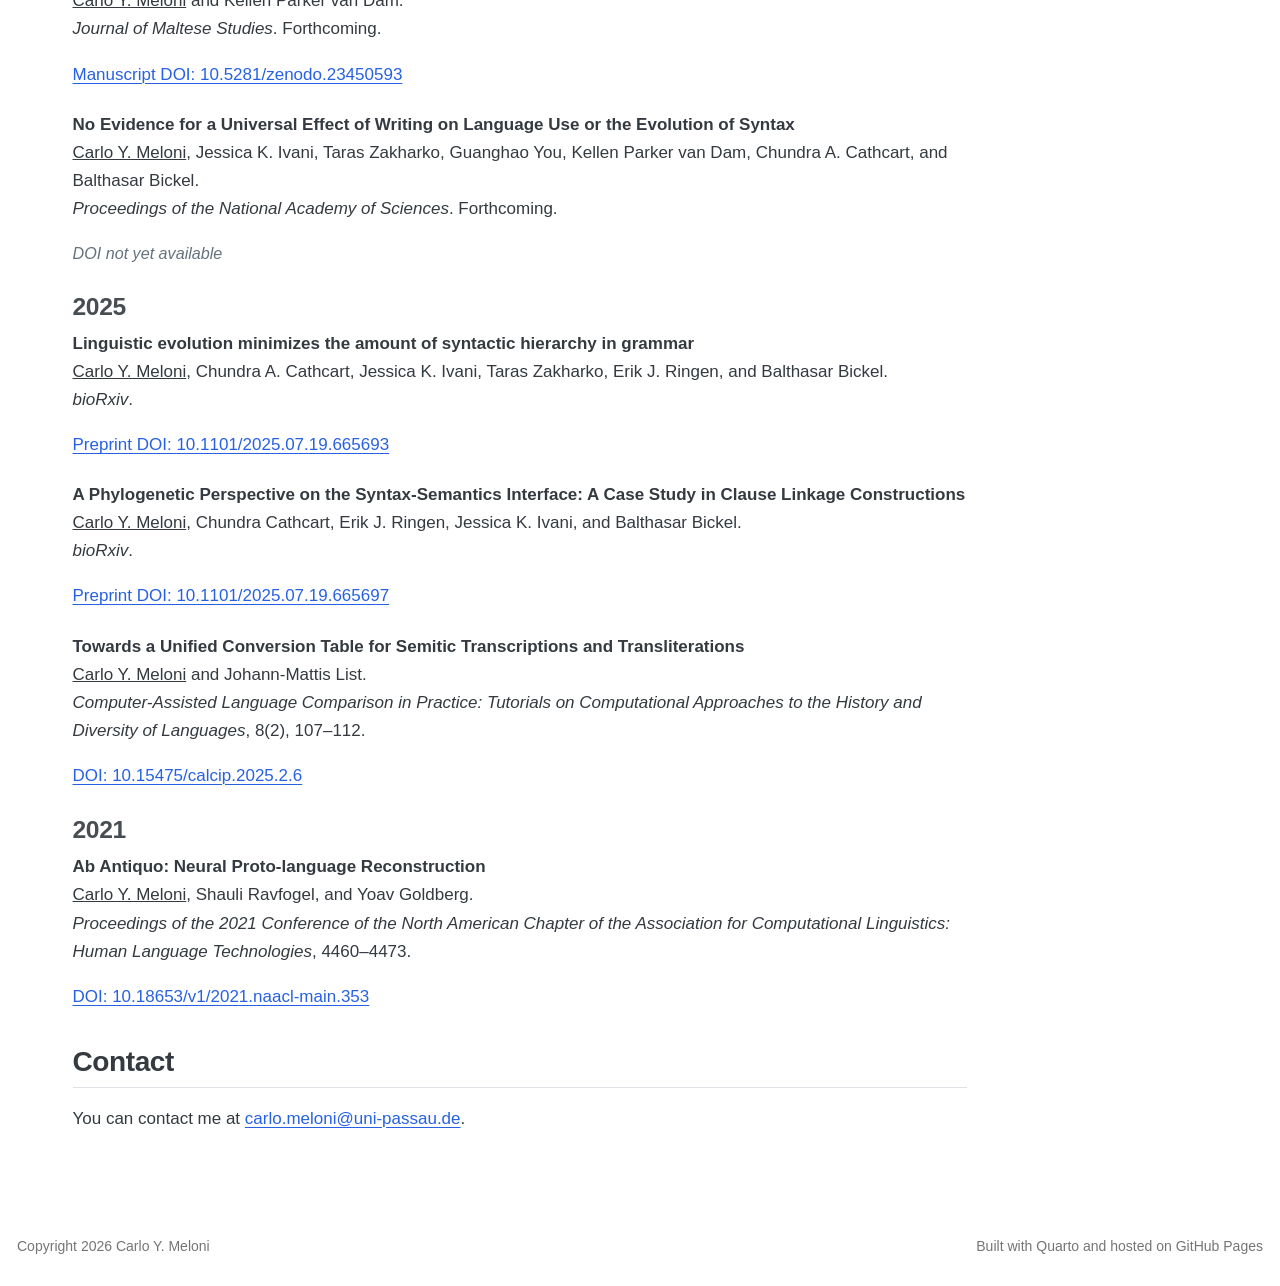
==== commit 36cdd168: "changed the style of citation and put publication on home page" ====
--- a/docs/index.html
+++ b/docs/index.html
@@ -183,10 +183,6 @@
     <a class="nav-link" href="./projects.html"> 
 <span class="menu-text">Projects</span></a>
   </li>  
-  <li class="nav-item">
-    <a class="nav-link" href="./publications.html"> 
-<span class="menu-text">Publications</span></a>
-  </li>  
   <li class="nav-item dropdown ">
     <a class="nav-link dropdown-toggle" href="#" id="nav-menu-academic" role="link" data-bs-toggle="dropdown" aria-expanded="false">
  <span class="menu-text">Academic</span>
@@ -234,6 +230,12 @@
    
   <ul>
   <li><a href="#research-interests" id="toc-research-interests" class="nav-link active" data-scroll-target="#research-interests">Research interests</a></li>
+  <li><a href="#publications" id="toc-publications" class="nav-link" data-scroll-target="#publications">Publications</a>
+  <ul class="collapse">
+  <li><a href="#section" id="toc-section" class="nav-link" data-scroll-target="#section">2026</a></li>
+  <li><a href="#section-1" id="toc-section-1" class="nav-link" data-scroll-target="#section-1">2025</a></li>
+  <li><a href="#section-2" id="toc-section-2" class="nav-link" data-scroll-target="#section-2">2021</a></li>
+  </ul></li>
   <li><a href="#contact" id="toc-contact" class="nav-link" data-scroll-target="#contact">Contact</a></li>
   </ul>
 </nav>
@@ -282,9 +284,123 @@
 <p><span>Language evolution</span> <span>Linguistic typology</span> <span>Historical linguistics</span> <span>Clause-linkage syntax</span> <span>Semitic languages</span> <span>Bayesian phylogenetics</span> <span>Computational linguistics</span> <span>Quantitative linguistics</span></p>
 </div>
 </section>
+<section id="publications" class="level2">
+<h2 class="anchored" data-anchor-id="publications">Publications</h2>
+<!-- AUTO-GENERATED from references.bib; do not edit this file. -->
+<section id="section" class="level3">
+<h3 class="anchored" data-anchor-id="section">2026</h3>
+<div class="pub-entry">
+<div class="pub-title">
+How communicatively optimal are exact numeral systems? Once more on lexicon size and morphosyntactic complexity
+</div>
+<p>
+Chundra Cathcart, Arne Rubehn, Katja Bocklage, Luca Ciucci, Kellen Parker van Dam, Alžběta Kučerová, Jekaterina Mažara, <u>Carlo Y. Meloni</u>, David Snee, and Johann-mattis List.<br> <em>Proceedings of the Annual Meeting of the Cognitive Science Society</em>, 48.
+</p>
+<p class="pub-links">
+<a class="pub-url" href="https://escholarship.org/uc/item/4hz9j5f8">Publication</a>
+</p>
+</div>
+<div class="pub-entry">
+<div class="pub-title">
+Naming variation across languages is shaped by shared histories, semantics and familiarity
+</div>
+<p>
+Alžběta Kučerová, <u>Carlo Y. Meloni</u>, and Johann-Mattis List.<br> <em>PsyArXiv</em>.
+</p>
+<p class="pub-links">
+<a class="pub-doi" href="https://doi.org/10.31234/osf.io/8tq2p_v1">Preprint DOI: 10.31234/osf.io/8tq2p_v1</a>
+</p>
+</div>
+<div class="pub-entry">
+<div class="pub-title">
+Besra: An Interactive Tool for Speech Annotation, Phonetic Analysis, and Computer-Assisted Fieldwork
+</div>
+<p>
+Kellen Parker van Dam, David Snee, Johann-Mattis List, Andre Goderich, Luca Ciucci, <u>Carlo Y. Meloni</u>, Keen Thaam, Nora Josefina Muheim, Katja Bocklage, and Arne Rubehn.<br> <em>Open Research Europe</em>, 6, 420.
+</p>
+<p class="pub-links">
+<a class="pub-doi" href="https://doi.org/10.12688/openreseurope.25173.1">DOI: 10.12688/openreseurope.25173.1</a>
+</p>
+</div>
+<div class="pub-entry">
+<div class="pub-title">
+A New Look at Avoidance Phenomena in Maltese Roots
+</div>
+<p>
+<u>Carlo Y. Meloni</u> and Kellen Parker van Dam.<br> <em>Journal of Maltese Studies</em>. Forthcoming.
+</p>
+<p class="pub-links">
+<a class="pub-doi" href="https://doi.org/10.5281/zenodo.23450593">Manuscript DOI: 10.5281/zenodo.23450593</a>
+</p>
+</div>
+<div class="pub-entry">
+<div class="pub-title">
+No Evidence for a Universal Effect of Writing on Language Use or the Evolution of Syntax
+</div>
+<p>
+<u>Carlo Y. Meloni</u>, Jessica K. Ivani, Taras Zakharko, Guanghao You, Kellen Parker van Dam, Chundra A. Cathcart, and Balthasar Bickel.<br> <em>Proceedings of the National Academy of Sciences</em>. Forthcoming.
+</p>
+<p class="pub-doi-pending">
+DOI not yet available
+</p>
+</div>
+</section>
+<section id="section-1" class="level3">
+<h3 class="anchored" data-anchor-id="section-1">2025</h3>
+<div class="pub-entry">
+<div class="pub-title">
+Linguistic evolution minimizes the amount of syntactic hierarchy in grammar
+</div>
+<p>
+<u>Carlo Y. Meloni</u>, Chundra A. Cathcart, Jessica K. Ivani, Taras Zakharko, Erik J. Ringen, and Balthasar Bickel.<br> <em>bioRxiv</em>.
+</p>
+<p class="pub-links">
+<a class="pub-doi" href="https://doi.org/10.1101/2025.07.19.665693">Preprint DOI: 10.1101/2025.07.19.665693</a>
+</p>
+</div>
+<div class="pub-entry">
+<div class="pub-title">
+A Phylogenetic Perspective on the Syntax-Semantics Interface: A Case Study in Clause Linkage Constructions
+</div>
+<p>
+<u>Carlo Y. Meloni</u>, Chundra Cathcart, Erik J. Ringen, Jessica K. Ivani, and Balthasar Bickel.<br> <em>bioRxiv</em>.
+</p>
+<p class="pub-links">
+<a class="pub-doi" href="https://doi.org/10.1101/2025.07.19.665697">Preprint DOI: 10.1101/2025.07.19.665697</a>
+</p>
+</div>
+<div class="pub-entry">
+<div class="pub-title">
+Towards a Unified Conversion Table for Semitic Transcriptions and Transliterations
+</div>
+<p>
+<u>Carlo Y. Meloni</u> and Johann-Mattis List.<br> <em>Computer-Assisted Language Comparison in Practice: Tutorials on Computational Approaches to the History and Diversity of Languages</em>, 8(2), 107–112.
+</p>
+<p class="pub-links">
+<a class="pub-doi" href="https://doi.org/10.15475/calcip.2025.2.6">DOI: 10.15475/calcip.2025.2.6</a>
+</p>
+</div>
+</section>
+<section id="section-2" class="level3">
+<h3 class="anchored" data-anchor-id="section-2">2021</h3>
+<div class="pub-entry">
+<div class="pub-title">
+Ab Antiquo: Neural Proto-language Reconstruction
+</div>
+<p>
+<u>Carlo Y. Meloni</u>, Shauli Ravfogel, and Yoav Goldberg.<br> <em>Proceedings of the 2021 Conference of the North American Chapter of the Association for Computational Linguistics: Human Language Technologies</em>, 4460–4473.
+</p>
+<p class="pub-links">
+<a class="pub-doi" href="https://doi.org/10.18653/v1/2021.naacl-main.353">DOI: 10.18653/v1/2021.naacl-main.353</a>
+</p>
+</div>
+</section>
+</section>
 <section id="contact" class="level2">
 <h2 class="anchored" data-anchor-id="contact">Contact</h2>
 <p>You can contact me at <a href="mailto:carlo.meloni@uni-passau.de">carlo.meloni@uni-passau.de</a>.</p>
+
+
 </section>
 
 </main> <!-- /main -->
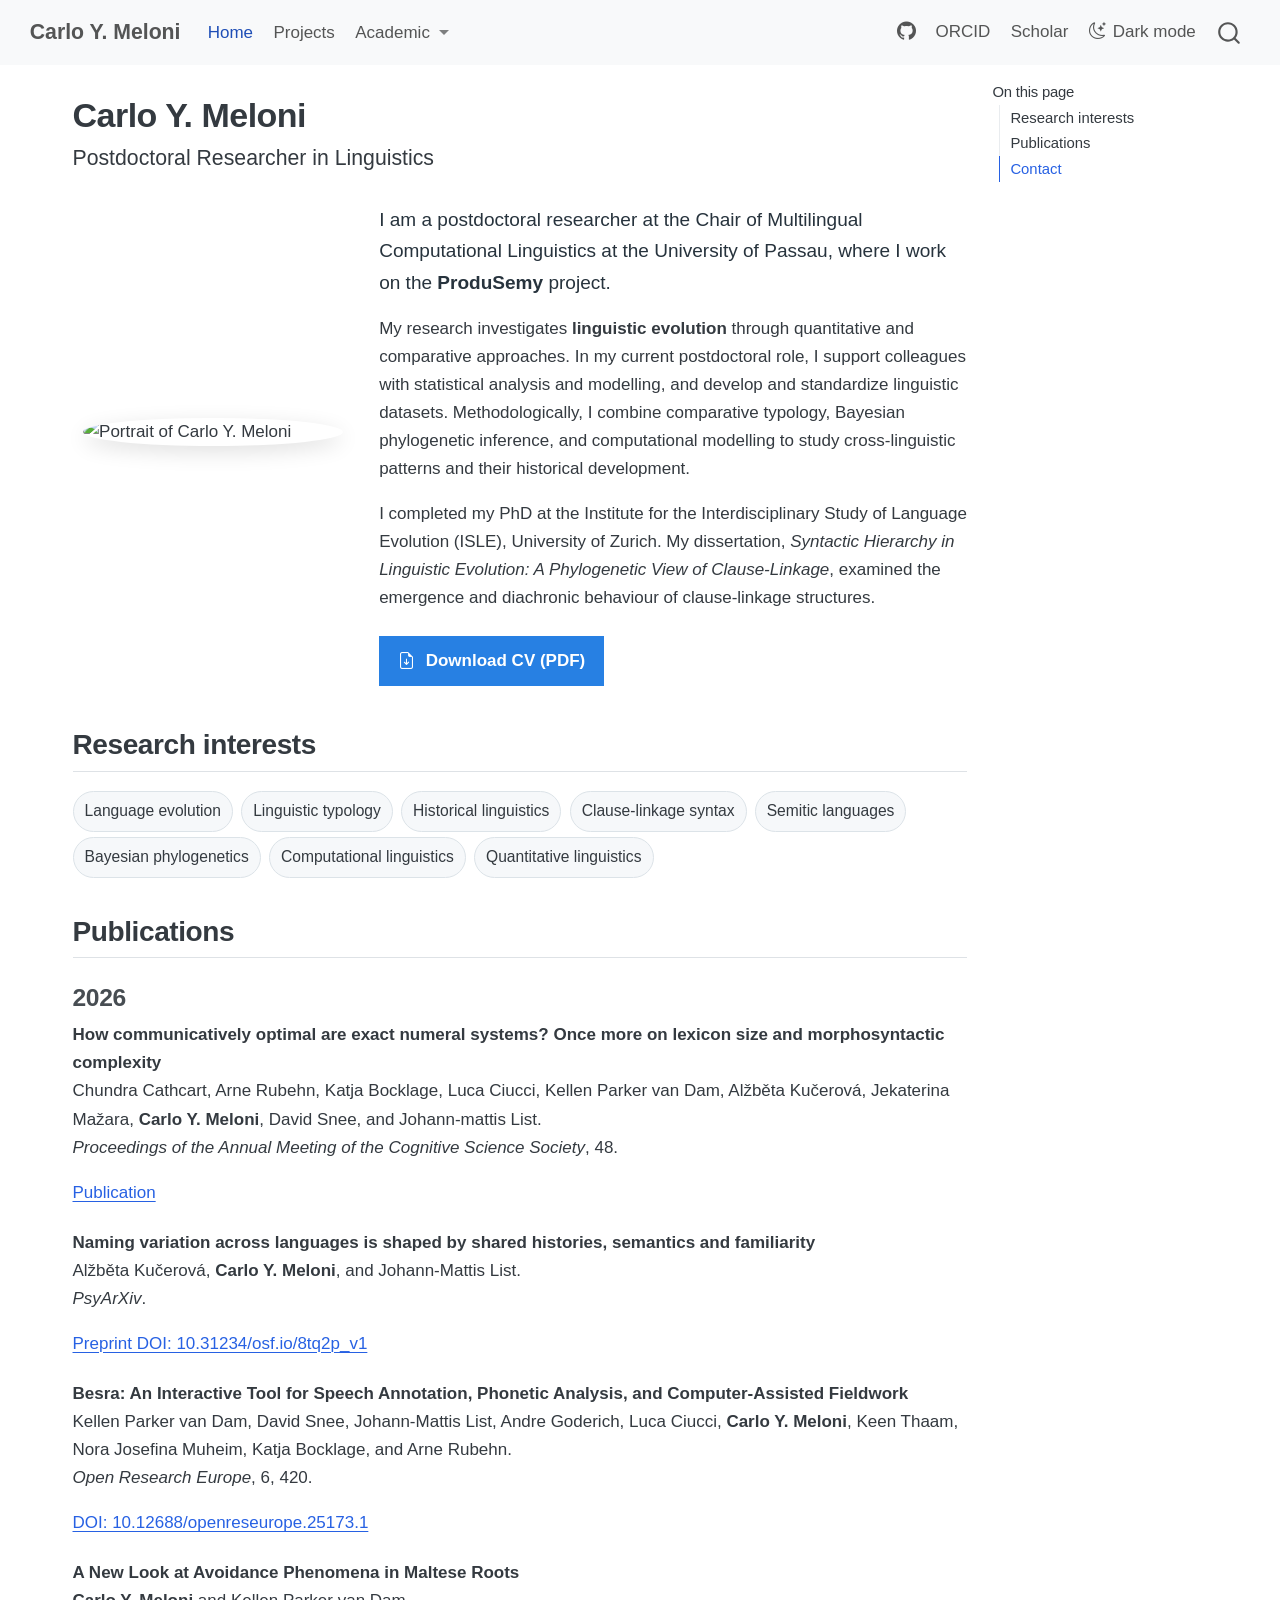
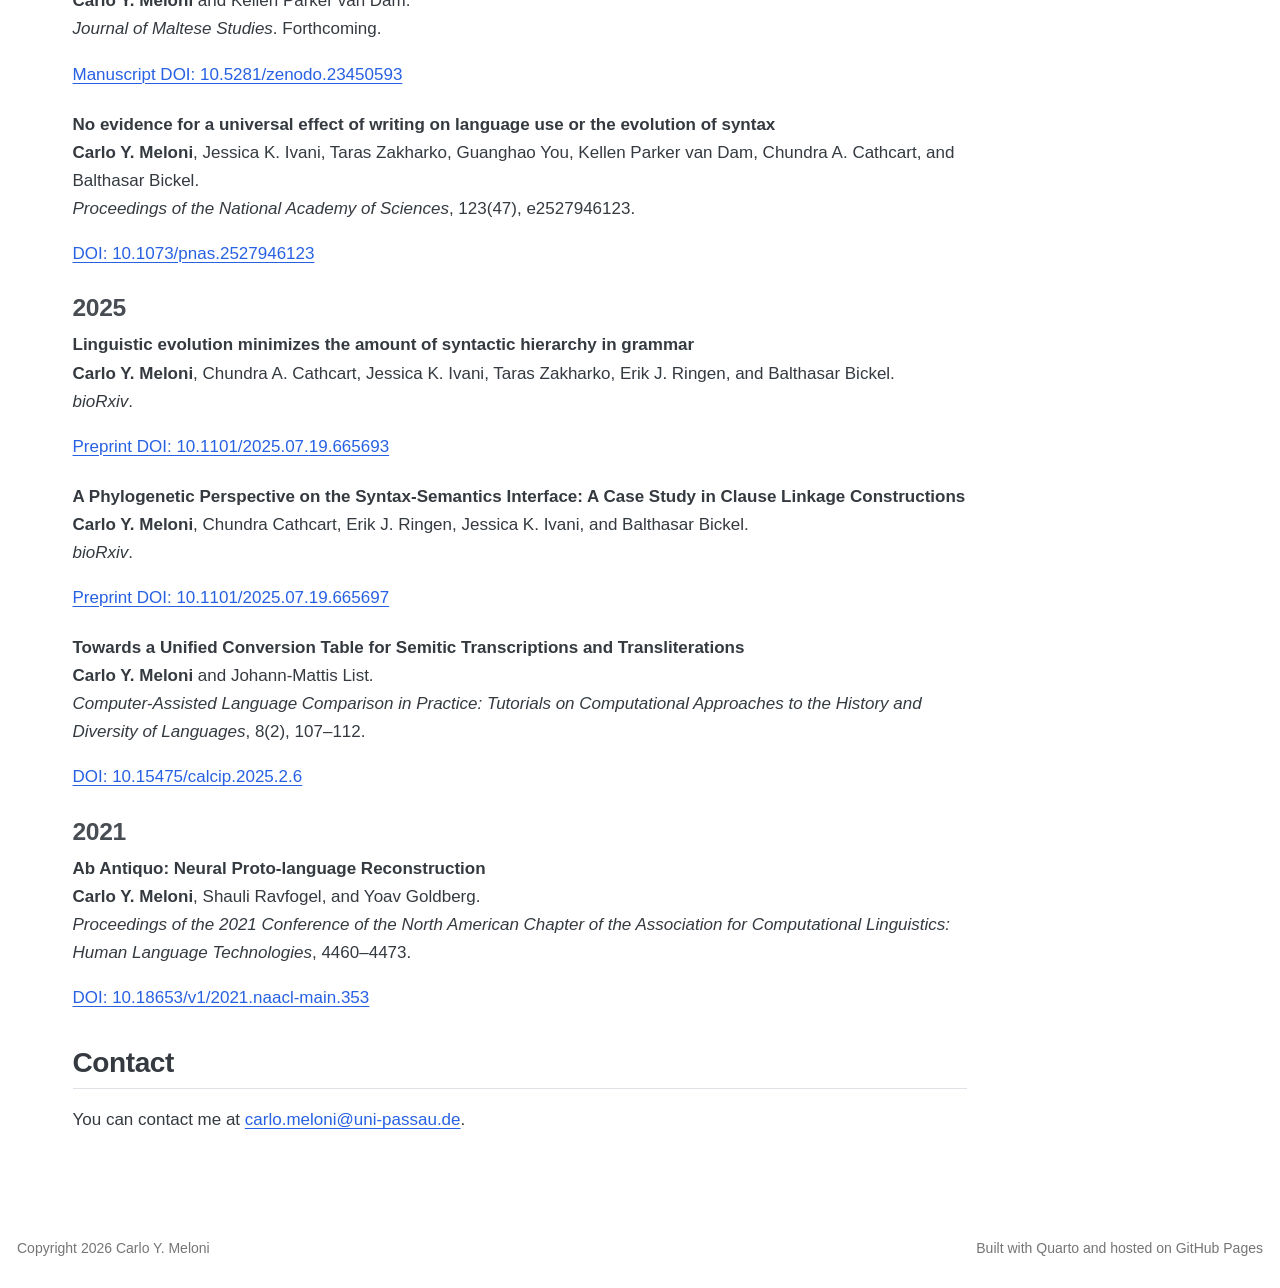
==== commit f83788a8: "updated cv and publications" ====
--- a/docs/index.html
+++ b/docs/index.html
@@ -294,7 +294,7 @@
 How communicatively optimal are exact numeral systems? Once more on lexicon size and morphosyntactic complexity
 </div>
 <p>
-Chundra Cathcart, Arne Rubehn, Katja Bocklage, Luca Ciucci, Kellen Parker van Dam, Alžběta Kučerová, Jekaterina Mažara, <u>Carlo Y. Meloni</u>, David Snee, and Johann-mattis List.<br> <em>Proceedings of the Annual Meeting of the Cognitive Science Society</em>, 48.
+Chundra Cathcart, Arne Rubehn, Katja Bocklage, Luca Ciucci, Kellen Parker van Dam, Alžběta Kučerová, Jekaterina Mažara, <strong>Carlo Y. Meloni</strong>, David Snee, and Johann-mattis List.<br> <em>Proceedings of the Annual Meeting of the Cognitive Science Society</em>, 48.
 </p>
 <p class="pub-links">
 <a class="pub-url" href="https://escholarship.org/uc/item/4hz9j5f8">Publication</a>
@@ -305,7 +305,7 @@
 Naming variation across languages is shaped by shared histories, semantics and familiarity
 </div>
 <p>
-Alžběta Kučerová, <u>Carlo Y. Meloni</u>, and Johann-Mattis List.<br> <em>PsyArXiv</em>.
+Alžběta Kučerová, <strong>Carlo Y. Meloni</strong>, and Johann-Mattis List.<br> <em>PsyArXiv</em>.
 </p>
 <p class="pub-links">
 <a class="pub-doi" href="https://doi.org/10.31234/osf.io/8tq2p_v1">Preprint DOI: 10.31234/osf.io/8tq2p_v1</a>
@@ -316,7 +316,7 @@
 Besra: An Interactive Tool for Speech Annotation, Phonetic Analysis, and Computer-Assisted Fieldwork
 </div>
 <p>
-Kellen Parker van Dam, David Snee, Johann-Mattis List, Andre Goderich, Luca Ciucci, <u>Carlo Y. Meloni</u>, Keen Thaam, Nora Josefina Muheim, Katja Bocklage, and Arne Rubehn.<br> <em>Open Research Europe</em>, 6, 420.
+Kellen Parker van Dam, David Snee, Johann-Mattis List, Andre Goderich, Luca Ciucci, <strong>Carlo Y. Meloni</strong>, Keen Thaam, Nora Josefina Muheim, Katja Bocklage, and Arne Rubehn.<br> <em>Open Research Europe</em>, 6, 420.
 </p>
 <p class="pub-links">
 <a class="pub-doi" href="https://doi.org/10.12688/openreseurope.25173.1">DOI: 10.12688/openreseurope.25173.1</a>
@@ -327,7 +327,7 @@
 A New Look at Avoidance Phenomena in Maltese Roots
 </div>
 <p>
-<u>Carlo Y. Meloni</u> and Kellen Parker van Dam.<br> <em>Journal of Maltese Studies</em>. Forthcoming.
+<strong>Carlo Y. Meloni</strong> and Kellen Parker van Dam.<br> <em>Journal of Maltese Studies</em>. Forthcoming.
 </p>
 <p class="pub-links">
 <a class="pub-doi" href="https://doi.org/10.5281/zenodo.23450593">Manuscript DOI: 10.5281/zenodo.23450593</a>
@@ -335,13 +335,13 @@
 </div>
 <div class="pub-entry">
 <div class="pub-title">
-No Evidence for a Universal Effect of Writing on Language Use or the Evolution of Syntax
+No evidence for a universal effect of writing on language use or the evolution of syntax
 </div>
 <p>
-<u>Carlo Y. Meloni</u>, Jessica K. Ivani, Taras Zakharko, Guanghao You, Kellen Parker van Dam, Chundra A. Cathcart, and Balthasar Bickel.<br> <em>Proceedings of the National Academy of Sciences</em>. Forthcoming.
-</p>
-<p class="pub-doi-pending">
-DOI not yet available
+<strong>Carlo Y. Meloni</strong>, Jessica K. Ivani, Taras Zakharko, Guanghao You, Kellen Parker van Dam, Chundra A. Cathcart, and Balthasar Bickel.<br> <em>Proceedings of the National Academy of Sciences</em>, 123(47), e2527946123.
+</p>
+<p class="pub-links">
+<a class="pub-doi" href="https://doi.org/10.1073/pnas.2527946123">DOI: 10.1073/pnas.2527946123</a>
 </p>
 </div>
 </section>
@@ -352,7 +352,7 @@
 Linguistic evolution minimizes the amount of syntactic hierarchy in grammar
 </div>
 <p>
-<u>Carlo Y. Meloni</u>, Chundra A. Cathcart, Jessica K. Ivani, Taras Zakharko, Erik J. Ringen, and Balthasar Bickel.<br> <em>bioRxiv</em>.
+<strong>Carlo Y. Meloni</strong>, Chundra A. Cathcart, Jessica K. Ivani, Taras Zakharko, Erik J. Ringen, and Balthasar Bickel.<br> <em>bioRxiv</em>.
 </p>
 <p class="pub-links">
 <a class="pub-doi" href="https://doi.org/10.1101/2025.07.19.665693">Preprint DOI: 10.1101/2025.07.19.665693</a>
@@ -363,7 +363,7 @@
 A Phylogenetic Perspective on the Syntax-Semantics Interface: A Case Study in Clause Linkage Constructions
 </div>
 <p>
-<u>Carlo Y. Meloni</u>, Chundra Cathcart, Erik J. Ringen, Jessica K. Ivani, and Balthasar Bickel.<br> <em>bioRxiv</em>.
+<strong>Carlo Y. Meloni</strong>, Chundra Cathcart, Erik J. Ringen, Jessica K. Ivani, and Balthasar Bickel.<br> <em>bioRxiv</em>.
 </p>
 <p class="pub-links">
 <a class="pub-doi" href="https://doi.org/10.1101/2025.07.19.665697">Preprint DOI: 10.1101/2025.07.19.665697</a>
@@ -374,7 +374,7 @@
 Towards a Unified Conversion Table for Semitic Transcriptions and Transliterations
 </div>
 <p>
-<u>Carlo Y. Meloni</u> and Johann-Mattis List.<br> <em>Computer-Assisted Language Comparison in Practice: Tutorials on Computational Approaches to the History and Diversity of Languages</em>, 8(2), 107–112.
+<strong>Carlo Y. Meloni</strong> and Johann-Mattis List.<br> <em>Computer-Assisted Language Comparison in Practice: Tutorials on Computational Approaches to the History and Diversity of Languages</em>, 8(2), 107–112.
 </p>
 <p class="pub-links">
 <a class="pub-doi" href="https://doi.org/10.15475/calcip.2025.2.6">DOI: 10.15475/calcip.2025.2.6</a>
@@ -388,7 +388,7 @@
 Ab Antiquo: Neural Proto-language Reconstruction
 </div>
 <p>
-<u>Carlo Y. Meloni</u>, Shauli Ravfogel, and Yoav Goldberg.<br> <em>Proceedings of the 2021 Conference of the North American Chapter of the Association for Computational Linguistics: Human Language Technologies</em>, 4460–4473.
+<strong>Carlo Y. Meloni</strong>, Shauli Ravfogel, and Yoav Goldberg.<br> <em>Proceedings of the 2021 Conference of the North American Chapter of the Association for Computational Linguistics: Human Language Technologies</em>, 4460–4473.
 </p>
 <p class="pub-links">
 <a class="pub-doi" href="https://doi.org/10.18653/v1/2021.naacl-main.353">DOI: 10.18653/v1/2021.naacl-main.353</a>
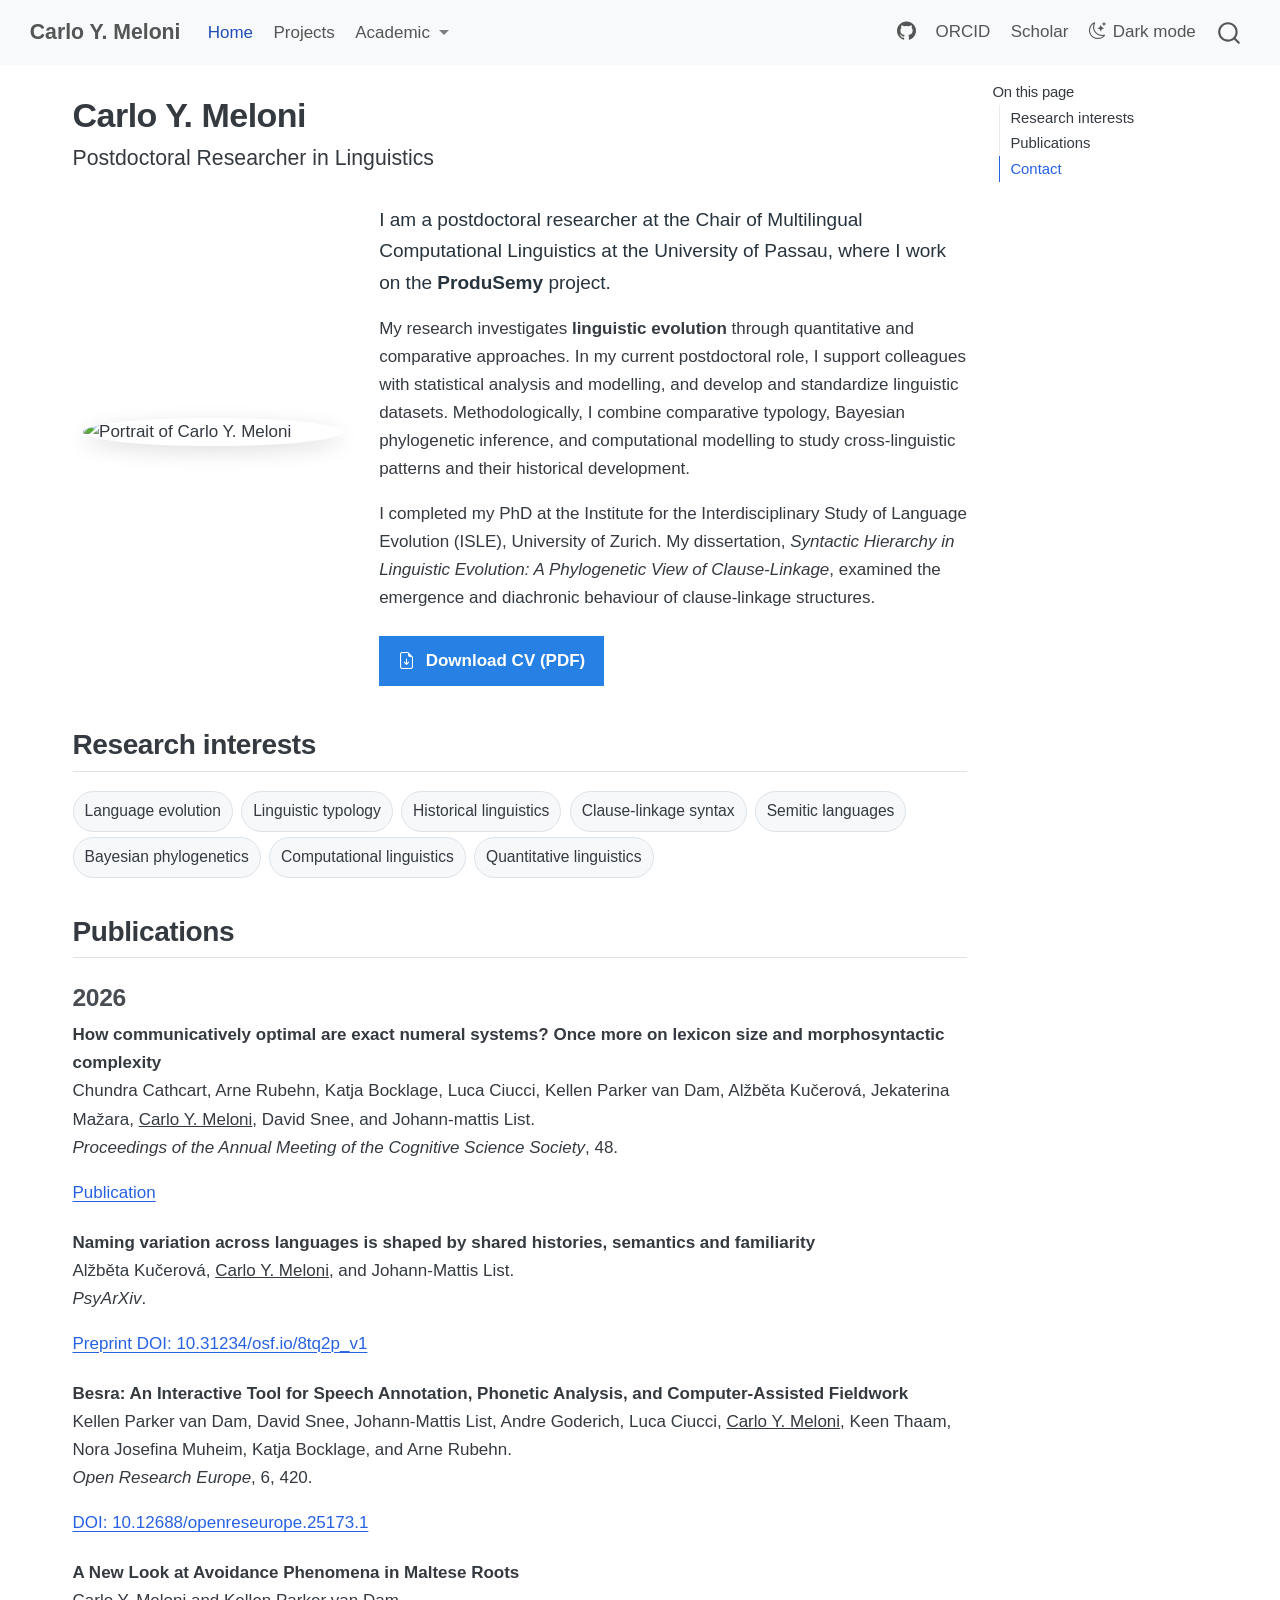
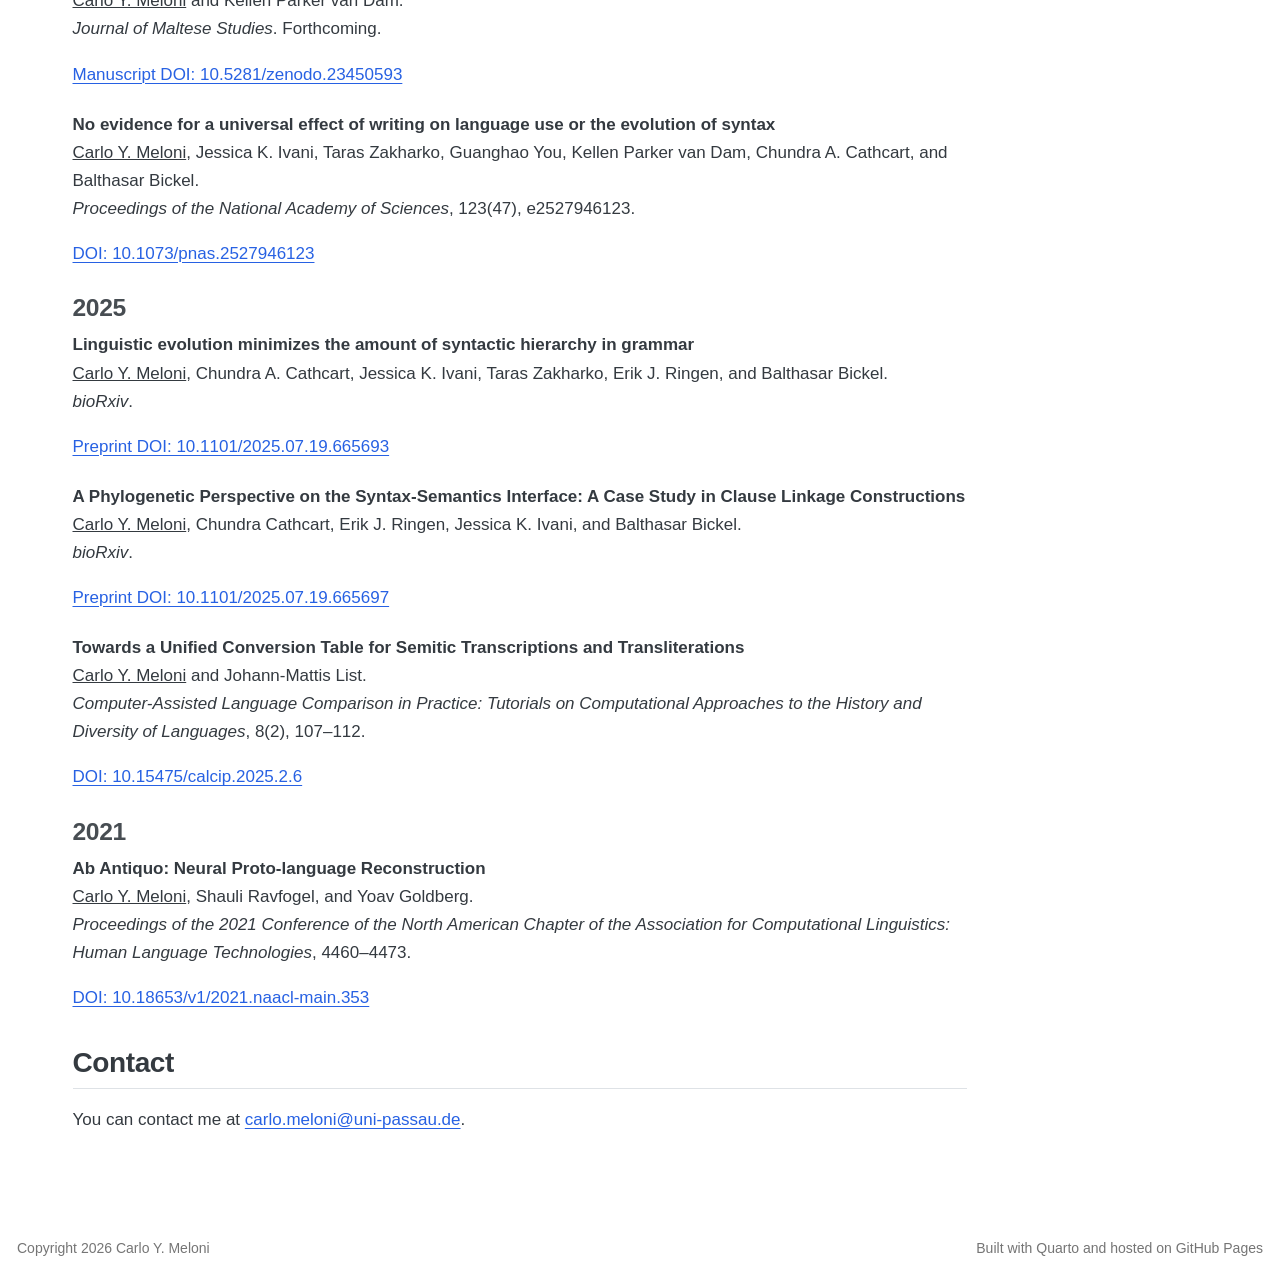
==== commit 88848f17: "rendered the website" ====
--- a/docs/index.html
+++ b/docs/index.html
@@ -294,7 +294,7 @@
 How communicatively optimal are exact numeral systems? Once more on lexicon size and morphosyntactic complexity
 </div>
 <p>
-Chundra Cathcart, Arne Rubehn, Katja Bocklage, Luca Ciucci, Kellen Parker van Dam, Alžběta Kučerová, Jekaterina Mažara, <strong>Carlo Y. Meloni</strong>, David Snee, and Johann-mattis List.<br> <em>Proceedings of the Annual Meeting of the Cognitive Science Society</em>, 48.
+Chundra Cathcart, Arne Rubehn, Katja Bocklage, Luca Ciucci, Kellen Parker van Dam, Alžběta Kučerová, Jekaterina Mažara, <u>Carlo Y. Meloni</u>, David Snee, and Johann-mattis List.<br> <em>Proceedings of the Annual Meeting of the Cognitive Science Society</em>, 48.
 </p>
 <p class="pub-links">
 <a class="pub-url" href="https://escholarship.org/uc/item/4hz9j5f8">Publication</a>
@@ -305,7 +305,7 @@
 Naming variation across languages is shaped by shared histories, semantics and familiarity
 </div>
 <p>
-Alžběta Kučerová, <strong>Carlo Y. Meloni</strong>, and Johann-Mattis List.<br> <em>PsyArXiv</em>.
+Alžběta Kučerová, <u>Carlo Y. Meloni</u>, and Johann-Mattis List.<br> <em>PsyArXiv</em>.
 </p>
 <p class="pub-links">
 <a class="pub-doi" href="https://doi.org/10.31234/osf.io/8tq2p_v1">Preprint DOI: 10.31234/osf.io/8tq2p_v1</a>
@@ -316,7 +316,7 @@
 Besra: An Interactive Tool for Speech Annotation, Phonetic Analysis, and Computer-Assisted Fieldwork
 </div>
 <p>
-Kellen Parker van Dam, David Snee, Johann-Mattis List, Andre Goderich, Luca Ciucci, <strong>Carlo Y. Meloni</strong>, Keen Thaam, Nora Josefina Muheim, Katja Bocklage, and Arne Rubehn.<br> <em>Open Research Europe</em>, 6, 420.
+Kellen Parker van Dam, David Snee, Johann-Mattis List, Andre Goderich, Luca Ciucci, <u>Carlo Y. Meloni</u>, Keen Thaam, Nora Josefina Muheim, Katja Bocklage, and Arne Rubehn.<br> <em>Open Research Europe</em>, 6, 420.
 </p>
 <p class="pub-links">
 <a class="pub-doi" href="https://doi.org/10.12688/openreseurope.25173.1">DOI: 10.12688/openreseurope.25173.1</a>
@@ -327,7 +327,7 @@
 A New Look at Avoidance Phenomena in Maltese Roots
 </div>
 <p>
-<strong>Carlo Y. Meloni</strong> and Kellen Parker van Dam.<br> <em>Journal of Maltese Studies</em>. Forthcoming.
+<u>Carlo Y. Meloni</u> and Kellen Parker van Dam.<br> <em>Journal of Maltese Studies</em>. Forthcoming.
 </p>
 <p class="pub-links">
 <a class="pub-doi" href="https://doi.org/10.5281/zenodo.23450593">Manuscript DOI: 10.5281/zenodo.23450593</a>
@@ -338,7 +338,7 @@
 No evidence for a universal effect of writing on language use or the evolution of syntax
 </div>
 <p>
-<strong>Carlo Y. Meloni</strong>, Jessica K. Ivani, Taras Zakharko, Guanghao You, Kellen Parker van Dam, Chundra A. Cathcart, and Balthasar Bickel.<br> <em>Proceedings of the National Academy of Sciences</em>, 123(47), e2527946123.
+<u>Carlo Y. Meloni</u>, Jessica K. Ivani, Taras Zakharko, Guanghao You, Kellen Parker van Dam, Chundra A. Cathcart, and Balthasar Bickel.<br> <em>Proceedings of the National Academy of Sciences</em>, 123(47), e2527946123.
 </p>
 <p class="pub-links">
 <a class="pub-doi" href="https://doi.org/10.1073/pnas.2527946123">DOI: 10.1073/pnas.2527946123</a>
@@ -352,7 +352,7 @@
 Linguistic evolution minimizes the amount of syntactic hierarchy in grammar
 </div>
 <p>
-<strong>Carlo Y. Meloni</strong>, Chundra A. Cathcart, Jessica K. Ivani, Taras Zakharko, Erik J. Ringen, and Balthasar Bickel.<br> <em>bioRxiv</em>.
+<u>Carlo Y. Meloni</u>, Chundra A. Cathcart, Jessica K. Ivani, Taras Zakharko, Erik J. Ringen, and Balthasar Bickel.<br> <em>bioRxiv</em>.
 </p>
 <p class="pub-links">
 <a class="pub-doi" href="https://doi.org/10.1101/2025.07.19.665693">Preprint DOI: 10.1101/2025.07.19.665693</a>
@@ -363,7 +363,7 @@
 A Phylogenetic Perspective on the Syntax-Semantics Interface: A Case Study in Clause Linkage Constructions
 </div>
 <p>
-<strong>Carlo Y. Meloni</strong>, Chundra Cathcart, Erik J. Ringen, Jessica K. Ivani, and Balthasar Bickel.<br> <em>bioRxiv</em>.
+<u>Carlo Y. Meloni</u>, Chundra Cathcart, Erik J. Ringen, Jessica K. Ivani, and Balthasar Bickel.<br> <em>bioRxiv</em>.
 </p>
 <p class="pub-links">
 <a class="pub-doi" href="https://doi.org/10.1101/2025.07.19.665697">Preprint DOI: 10.1101/2025.07.19.665697</a>
@@ -374,7 +374,7 @@
 Towards a Unified Conversion Table for Semitic Transcriptions and Transliterations
 </div>
 <p>
-<strong>Carlo Y. Meloni</strong> and Johann-Mattis List.<br> <em>Computer-Assisted Language Comparison in Practice: Tutorials on Computational Approaches to the History and Diversity of Languages</em>, 8(2), 107–112.
+<u>Carlo Y. Meloni</u> and Johann-Mattis List.<br> <em>Computer-Assisted Language Comparison in Practice: Tutorials on Computational Approaches to the History and Diversity of Languages</em>, 8(2), 107–112.
 </p>
 <p class="pub-links">
 <a class="pub-doi" href="https://doi.org/10.15475/calcip.2025.2.6">DOI: 10.15475/calcip.2025.2.6</a>
@@ -388,7 +388,7 @@
 Ab Antiquo: Neural Proto-language Reconstruction
 </div>
 <p>
-<strong>Carlo Y. Meloni</strong>, Shauli Ravfogel, and Yoav Goldberg.<br> <em>Proceedings of the 2021 Conference of the North American Chapter of the Association for Computational Linguistics: Human Language Technologies</em>, 4460–4473.
+<u>Carlo Y. Meloni</u>, Shauli Ravfogel, and Yoav Goldberg.<br> <em>Proceedings of the 2021 Conference of the North American Chapter of the Association for Computational Linguistics: Human Language Technologies</em>, 4460–4473.
 </p>
 <p class="pub-links">
 <a class="pub-doi" href="https://doi.org/10.18653/v1/2021.naacl-main.353">DOI: 10.18653/v1/2021.naacl-main.353</a>
